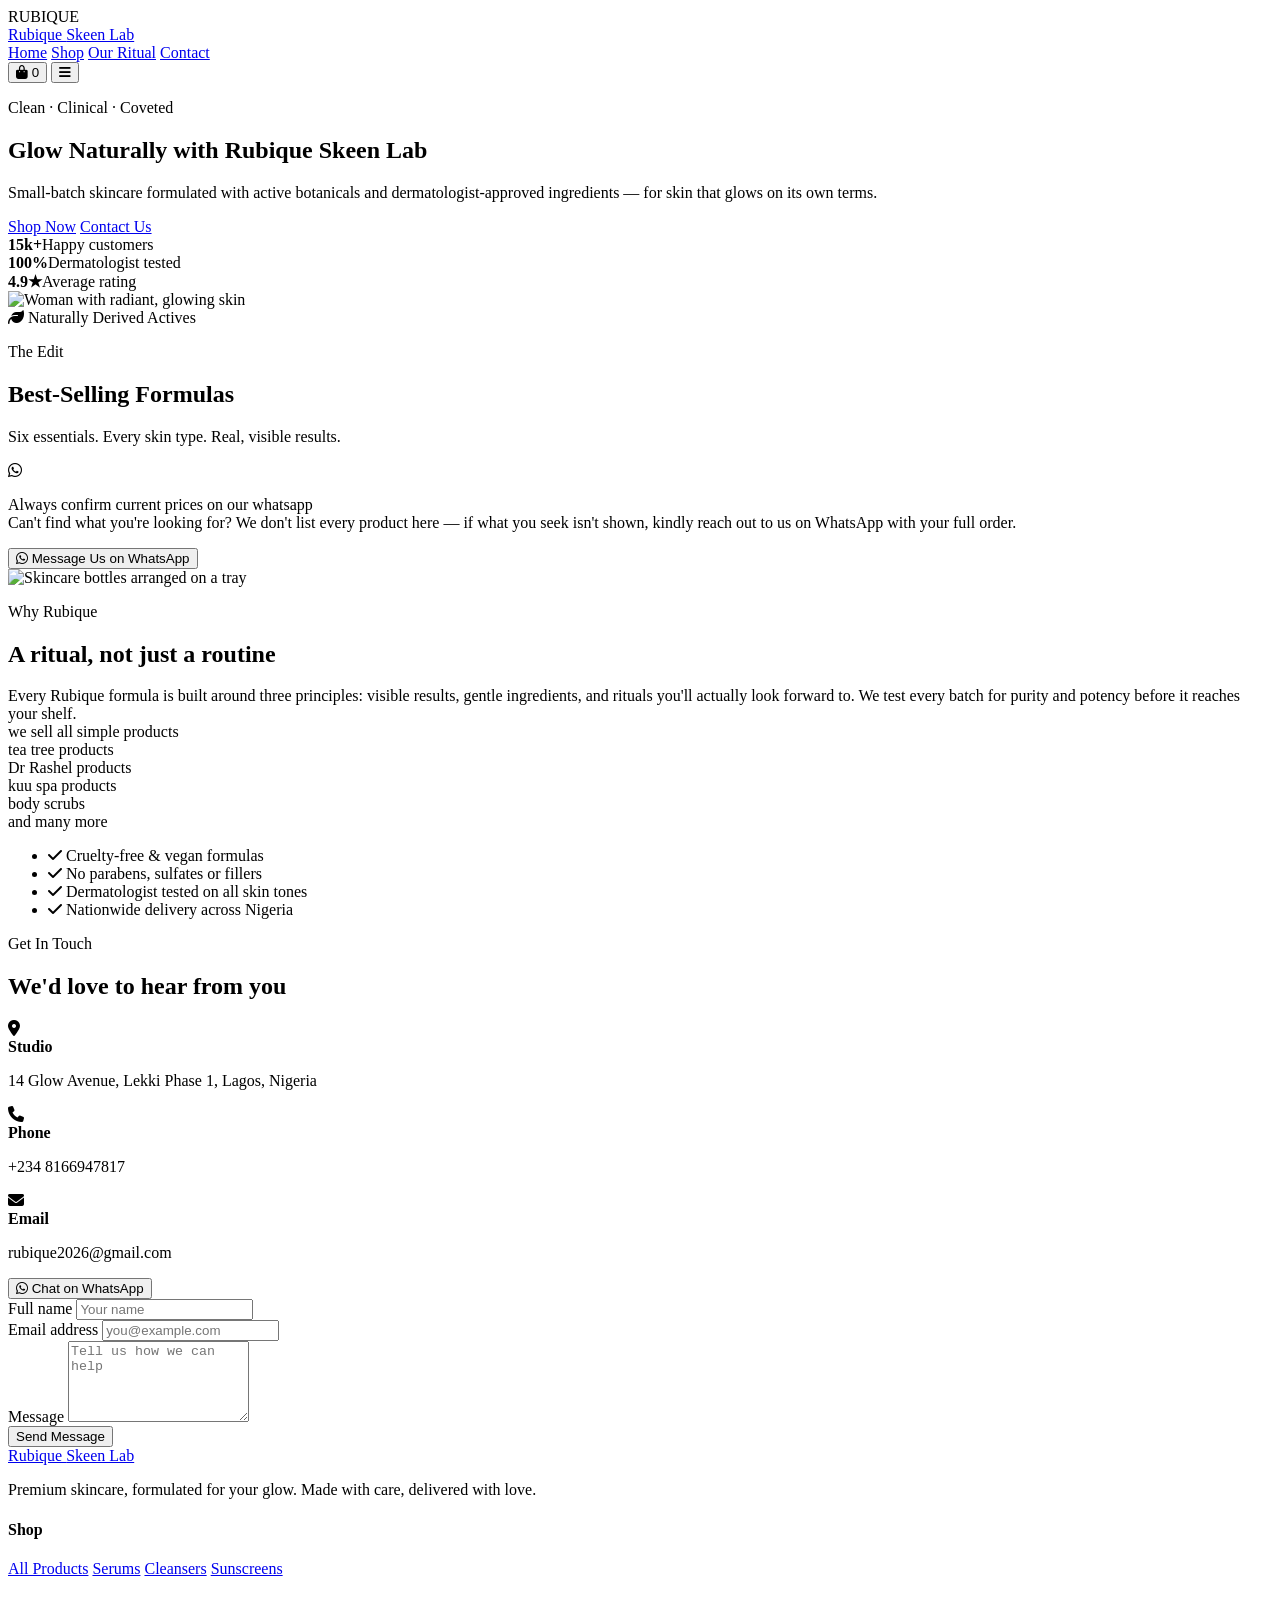
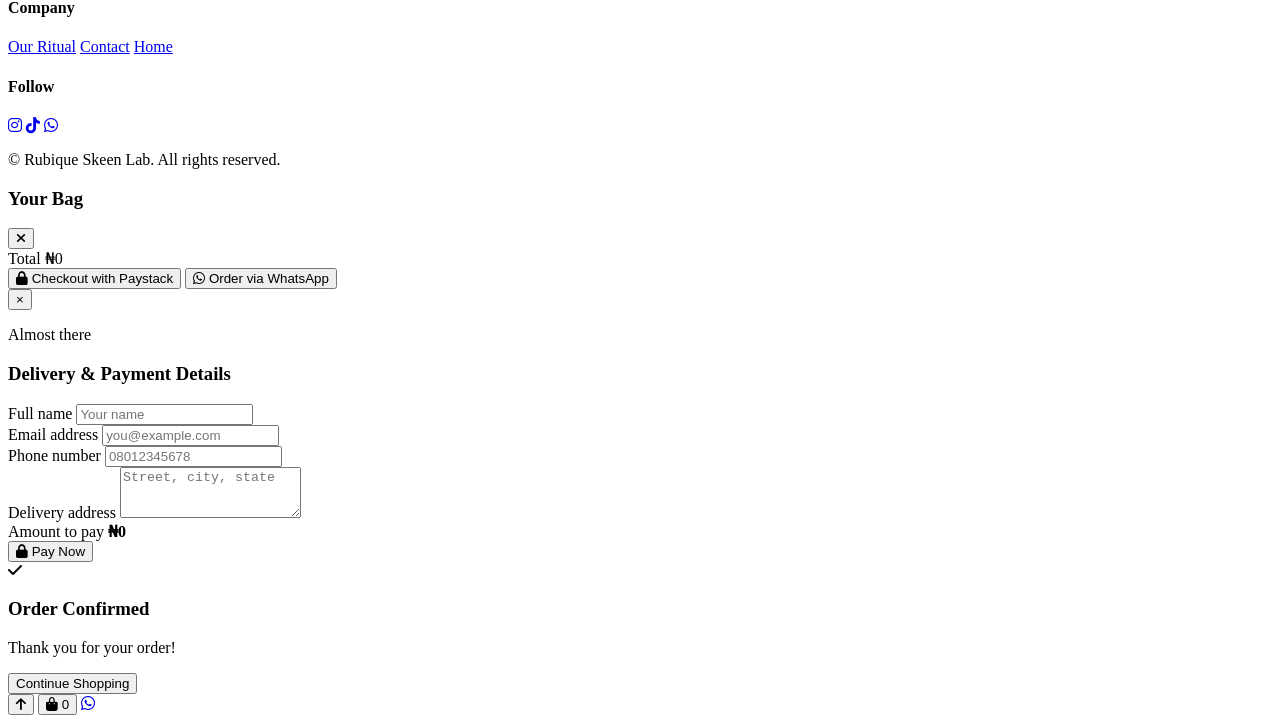
==== index.html @ e58de7b4 "Rename index (2).html to index.html" ====
<!DOCTYPE html>
<html lang="en">
<head>
<meta charset="UTF-8">
<meta name="viewport" content="width=device-width, initial-scale=1.0">
<title>Rubique Skeen Lab | Luxury Skincare, Made to Glow</title>
<meta name="description" content="Rubique Skeen Lab — dermatologist-loved skincare formulated for radiant, healthy skin. Shop serums, cleansers, sunscreen and more.">

<link rel="preconnect" href="https://fonts.googleapis.com">
<link href="https://fonts.googleapis.com/css2?family=Playfair+Display:ital,wght@0,500;0,600;0,700;1,500&family=Jost:wght@300;400;500;600&display=swap" rel="stylesheet">
<link rel="stylesheet" href="https://cdnjs.cloudflare.com/ajax/libs/font-awesome/6.5.1/css/all.min.css">
<link rel="stylesheet" href="style.css">
</head>
<body>

<!-- Preloader -->
<div id="preloader">
  <div class="preloader-mark">RUBIQUE</div>
</div>

<!-- ===== NAVBAR ===== -->
<header class="navbar" id="navbar">
  <div class="nav-container">
    <a href="#home" class="logo">Rubique <span>Skeen Lab</span></a>

    <nav class="nav-links" id="navLinks">
      <a href="#home" class="nav-link">Home</a>
      <a href="#products" class="nav-link">Shop</a>
      <a href="#ritual" class="nav-link">Our Ritual</a>
      <a href="#contact" class="nav-link">Contact</a>
    </nav>

    <div class="nav-actions">
      <button id="cartBtn" class="icon-btn" aria-label="Open cart">
        <i class="fa-solid fa-bag-shopping"></i>
        <span class="badge" id="cartCount">0</span>
      </button>
      <button id="menuToggle" class="icon-btn menu-toggle" aria-label="Open menu">
        <i class="fa-solid fa-bars"></i>
      </button>
    </div>
  </div>
</header>

<!-- ===== HERO ===== -->
<section id="home" class="hero">
  <div class="hero-content reveal">
    <p class="eyebrow">Clean · Clinical · Coveted</p>
    <h1>Glow Naturally with <span>Rubique Skeen Lab</span></h1>
    <p class="hero-sub">Small-batch skincare formulated with active botanicals and dermatologist-approved ingredients — for skin that glows on its own terms.</p>
    <div class="hero-cta">
      <a href="#products" class="btn btn-primary">Shop Now</a>
      <a href="#contact" class="btn btn-outline">Contact Us</a>
    </div>
    <div class="hero-stats">
      <div><strong>15k+</strong><span>Happy customers</span></div>
      <div><strong>100%</strong><span>Dermatologist tested</span></div>
      <div><strong>4.9★</strong><span>Average rating</span></div>
    </div>
  </div>
  <div class="hero-image reveal">
    <img src="https://images.unsplash.com/photo-1556228720-195a672e8a03?auto=format&fit=crop&w=900&q=80" alt="Woman with radiant, glowing skin">
    <div class="hero-badge">
      <i class="fa-solid fa-leaf"></i>
      <span>Naturally Derived Actives</span>
    </div>
  </div>
</section>

<!-- ===== PRODUCTS ===== -->
<section id="products" class="products-section">
  <div class="section-header reveal">
    <p class="eyebrow">The Edit</p>
    <h2>Best-Selling Formulas</h2>
    <p class="section-sub">Six essentials. Every skin type. Real, visible results.</p>
  </div>

  <div class="product-grid" id="productGrid"><!-- injected by JS --></div>

  <div class="custom-order-note reveal">
    <i class="fa-brands fa-whatsapp"></i>
    <p>Always confirm current prices on our whatsapp <br>Can't find what you're looking for? We don't list every product here — if what you seek isn't shown, kindly reach out to us on WhatsApp with your full order.</p>
    <button id="customOrderBtn" class="btn btn-whatsapp">
      <i class="fa-brands fa-whatsapp"></i> Message Us on WhatsApp
    </button>
  </div>
</section>

<!-- ===== RITUAL / ABOUT ===== -->
<section id="ritual" class="ritual-section reveal">
  <div class="ritual-image">
    <img src="https://images.unsplash.com/photo-1571781926291-c477ebfd024b?auto=format&fit=crop&w=800&q=80" alt="Skincare bottles arranged on a tray">
  </div>
  <div class="ritual-content">
    <p class="eyebrow">Why Rubique</p>
    <h2>A ritual, not just a routine</h2>
    <p>Every Rubique formula is built around three principles: visible results, gentle ingredients, and rituals you'll actually look forward to. We test every batch for purity and potency before it reaches your shelf.<br>we sell all simple products<br>tea tree products<br>Dr Rashel products<br>kuu spa products<br>body scrubs<br>and many more</p>
    <ul class="ritual-list">
      <li><i class="fa-solid fa-check"></i> Cruelty-free &amp; vegan formulas</li>
      <li><i class="fa-solid fa-check"></i> No parabens, sulfates or fillers</li>
      <li><i class="fa-solid fa-check"></i> Dermatologist tested on all skin tones</li>
      <li><i class="fa-solid fa-check"></i> Nationwide delivery across Nigeria</li>
    </ul>
  </div>
</section>

<!-- ===== CONTACT ===== -->
<section id="contact" class="contact-section">
  <div class="section-header reveal">
    <p class="eyebrow">Get In Touch</p>
    <h2>We'd love to hear from you</h2>
  </div>

  <div class="contact-wrap reveal">
    <div class="contact-info">
      <div class="info-item">
        <i class="fa-solid fa-location-dot"></i>
        <div>
          <strong>Studio</strong>
          <p>14 Glow Avenue, Lekki Phase 1, Lagos, Nigeria</p>
        </div>
      </div>
      <div class="info-item">
        <i class="fa-solid fa-phone"></i>
        <div>
          <strong>Phone</strong>
          <p>+234 8166947817</p>
        </div>
      </div>
      <div class="info-item">
        <i class="fa-solid fa-envelope"></i>
        <div>
          <strong>Email</strong>
          <p>rubique2026@gmail.com</p>
        </div>
      </div>
      <button id="contactWhatsappBtn" class="btn btn-whatsapp">
        <i class="fa-brands fa-whatsapp"></i> Chat on WhatsApp
      </button>
    </div>

    <form id="contactForm" class="contact-form" novalidate>
      <div class="form-group">
        <label for="cName">Full name</label>
        <input type="text" id="cName" name="cName" placeholder="Your name">
        <span class="error-msg" id="cNameError"></span>
      </div>
      <div class="form-group">
        <label for="cEmail">Email address</label>
        <input type="email" id="cEmail" name="cEmail" placeholder="you@example.com">
        <span class="error-msg" id="cEmailError"></span>
      </div>
      <div class="form-group">
        <label for="cMessage">Message</label>
        <textarea id="cMessage" name="cMessage" rows="5" placeholder="Tell us how we can help"></textarea>
        <span class="error-msg" id="cMessageError"></span>
      </div>
      <button type="submit" class="btn btn-primary full">Send Message</button>
    </form>
  </div>
</section>

<!-- ===== FOOTER ===== -->
<footer class="footer">
  <div class="footer-top">
    <div class="footer-brand">
      <a href="#home" class="logo">Rubique <span>Skeen Lab</span></a>
      <p>Premium skincare, formulated for your glow. Made with care, delivered with love.</p>
    </div>
    <div class="footer-links">
      <h4>Shop</h4>
      <a href="#products">All Products</a>
      <a href="#products">Serums</a>
      <a href="#products">Cleansers</a>
      <a href="#products">Sunscreens</a>
    </div>
    <div class="footer-links">
      <h4>Company</h4>
      <a href="#ritual">Our Ritual</a>
      <a href="#contact">Contact</a>
      <a href="#home">Home</a>
    </div>
    <div class="footer-social">
      <h4>Follow</h4>
      <div class="social-icons">
        <a href="#" aria-label="Instagram"><i class="fa-brands fa-instagram"></i></a>
        <a href="#" aria-label="TikTok"><i class="fa-brands fa-tiktok"></i></a>
        <a href="#" aria-label="WhatsApp"><i class="fa-brands fa-whatsapp"></i></a>
      </div>
    </div>
  </div>
  <div class="footer-bottom">
    <p>&copy; <span id="year"></span> Rubique Skeen Lab. All rights reserved.</p>
  </div>
</footer>

<!-- ===== CART SIDEBAR ===== -->
<div id="cartOverlay" class="overlay"></div>
<aside id="cartSidebar" class="cart-sidebar" aria-label="Shopping cart">
  <div class="cart-header">
    <h3>Your Bag</h3>
    <button id="closeCart" class="icon-btn" aria-label="Close cart"><i class="fa-solid fa-xmark"></i></button>
  </div>

  <div id="cartItems" class="cart-items"><!-- injected by JS --></div>

  <div class="cart-footer">
    <div class="cart-total-row">
      <span>Total</span>
      <span id="cartTotal">₦0</span>
    </div>
    <button id="checkoutBtn" class="btn btn-primary full">
      <i class="fa-solid fa-lock"></i> Checkout with Paystack
    </button>
    <button id="whatsappOrderBtn" class="btn btn-whatsapp full">
      <i class="fa-brands fa-whatsapp"></i> Order via WhatsApp
    </button>
  </div>
</aside>

<!-- ===== CHECKOUT MODAL ===== -->
<div id="checkoutModal" class="modal-overlay">
  <div class="modal">
    <button class="modal-close" id="closeCheckoutModal" aria-label="Close">&times;</button>
    <p class="eyebrow">Almost there</p>
    <h3>Delivery &amp; Payment Details</h3>
    <form id="checkoutForm" novalidate>
      <div class="form-group">
        <label for="chkName">Full name</label>
        <input type="text" id="chkName" placeholder="Your name">
        <span class="error-msg" id="chkNameError"></span>
      </div>
      <div class="form-group">
        <label for="chkEmail">Email address</label>
        <input type="email" id="chkEmail" placeholder="you@example.com">
        <span class="error-msg" id="chkEmailError"></span>
      </div>
      <div class="form-group">
        <label for="chkPhone">Phone number</label>
        <input type="tel" id="chkPhone" placeholder="08012345678">
        <span class="error-msg" id="chkPhoneError"></span>
      </div>
      <div class="form-group">
        <label for="chkAddress">Delivery address</label>
        <textarea id="chkAddress" rows="3" placeholder="Street, city, state"></textarea>
        <span class="error-msg" id="chkAddressError"></span>
      </div>
      <div class="modal-total-row">
        <span>Amount to pay</span>
        <strong id="modalTotal">₦0</strong>
      </div>
      <button type="submit" class="btn btn-primary full" id="payNowBtn">
        <i class="fa-solid fa-lock"></i> Pay Now
      </button>
    </form>
  </div>
</div>

<!-- ===== SUCCESS MODAL ===== -->
<div id="successModal" class="modal-overlay">
  <div class="modal success-modal">
    <div class="success-icon"><i class="fa-solid fa-check"></i></div>
    <h3>Order Confirmed</h3>
    <p id="successMessage">Thank you for your order!</p>
    <button id="closeSuccessModal" class="btn btn-primary">Continue Shopping</button>
  </div>
</div>

<!-- ===== TOAST ===== -->
<div id="toast" class="toast"></div>

<!-- ===== FLOATING BUTTONS ===== -->
<div class="float-stack">
  <button id="scrollTopBtn" class="float-btn scroll-top-btn" aria-label="Scroll to top">
    <i class="fa-solid fa-arrow-up"></i>
  </button>
  <button id="cartFloat" class="float-btn cart-float-btn" aria-label="Open cart">
    <i class="fa-solid fa-bag-shopping"></i>
    <span class="badge" id="cartFloatCount">0</span>
  </button>
  <a id="whatsappFloat" class="float-btn whatsapp-float-btn" aria-label="Chat on WhatsApp" href="#" target="_blank" rel="noopener">
    <i class="fa-brands fa-whatsapp"></i>
  </a>
</div>

<script src="https://js.paystack.co/v1/inline.js"></script>
<script src="script.js"></script>
</body>
</html>
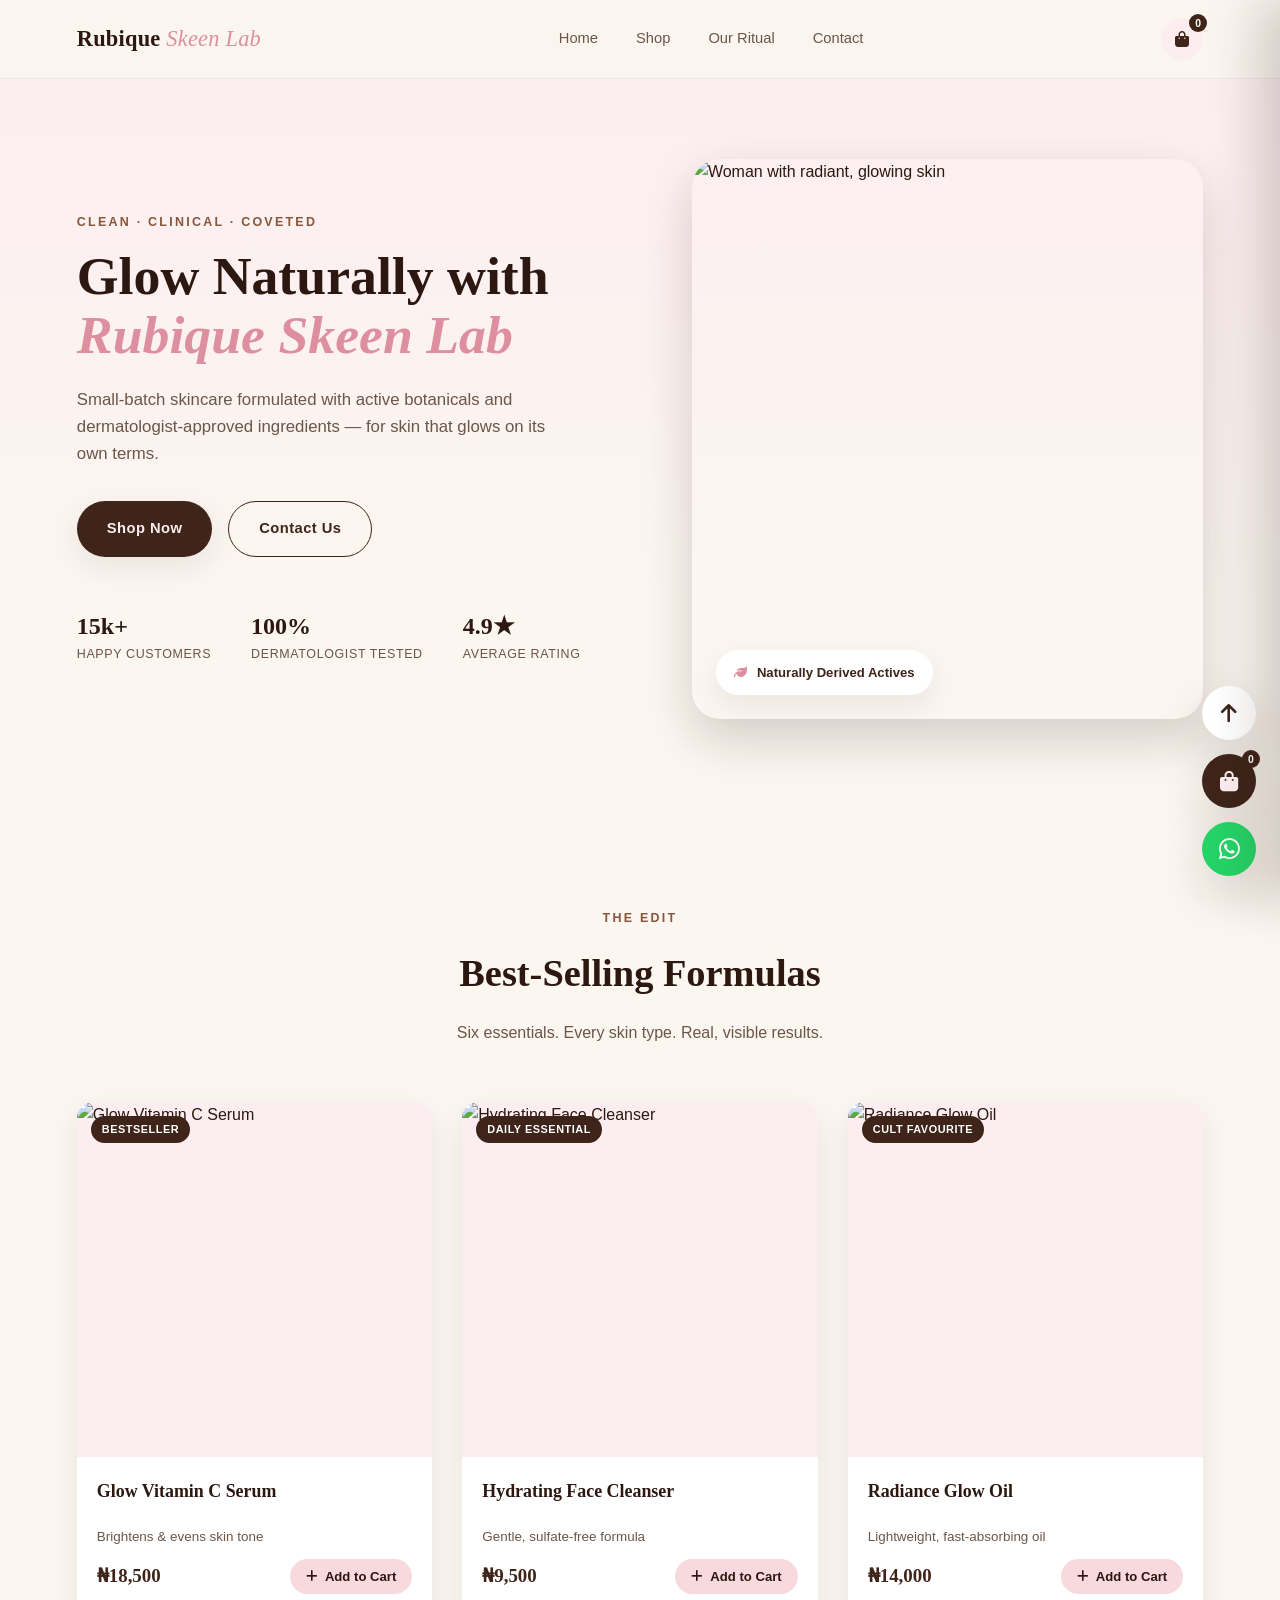
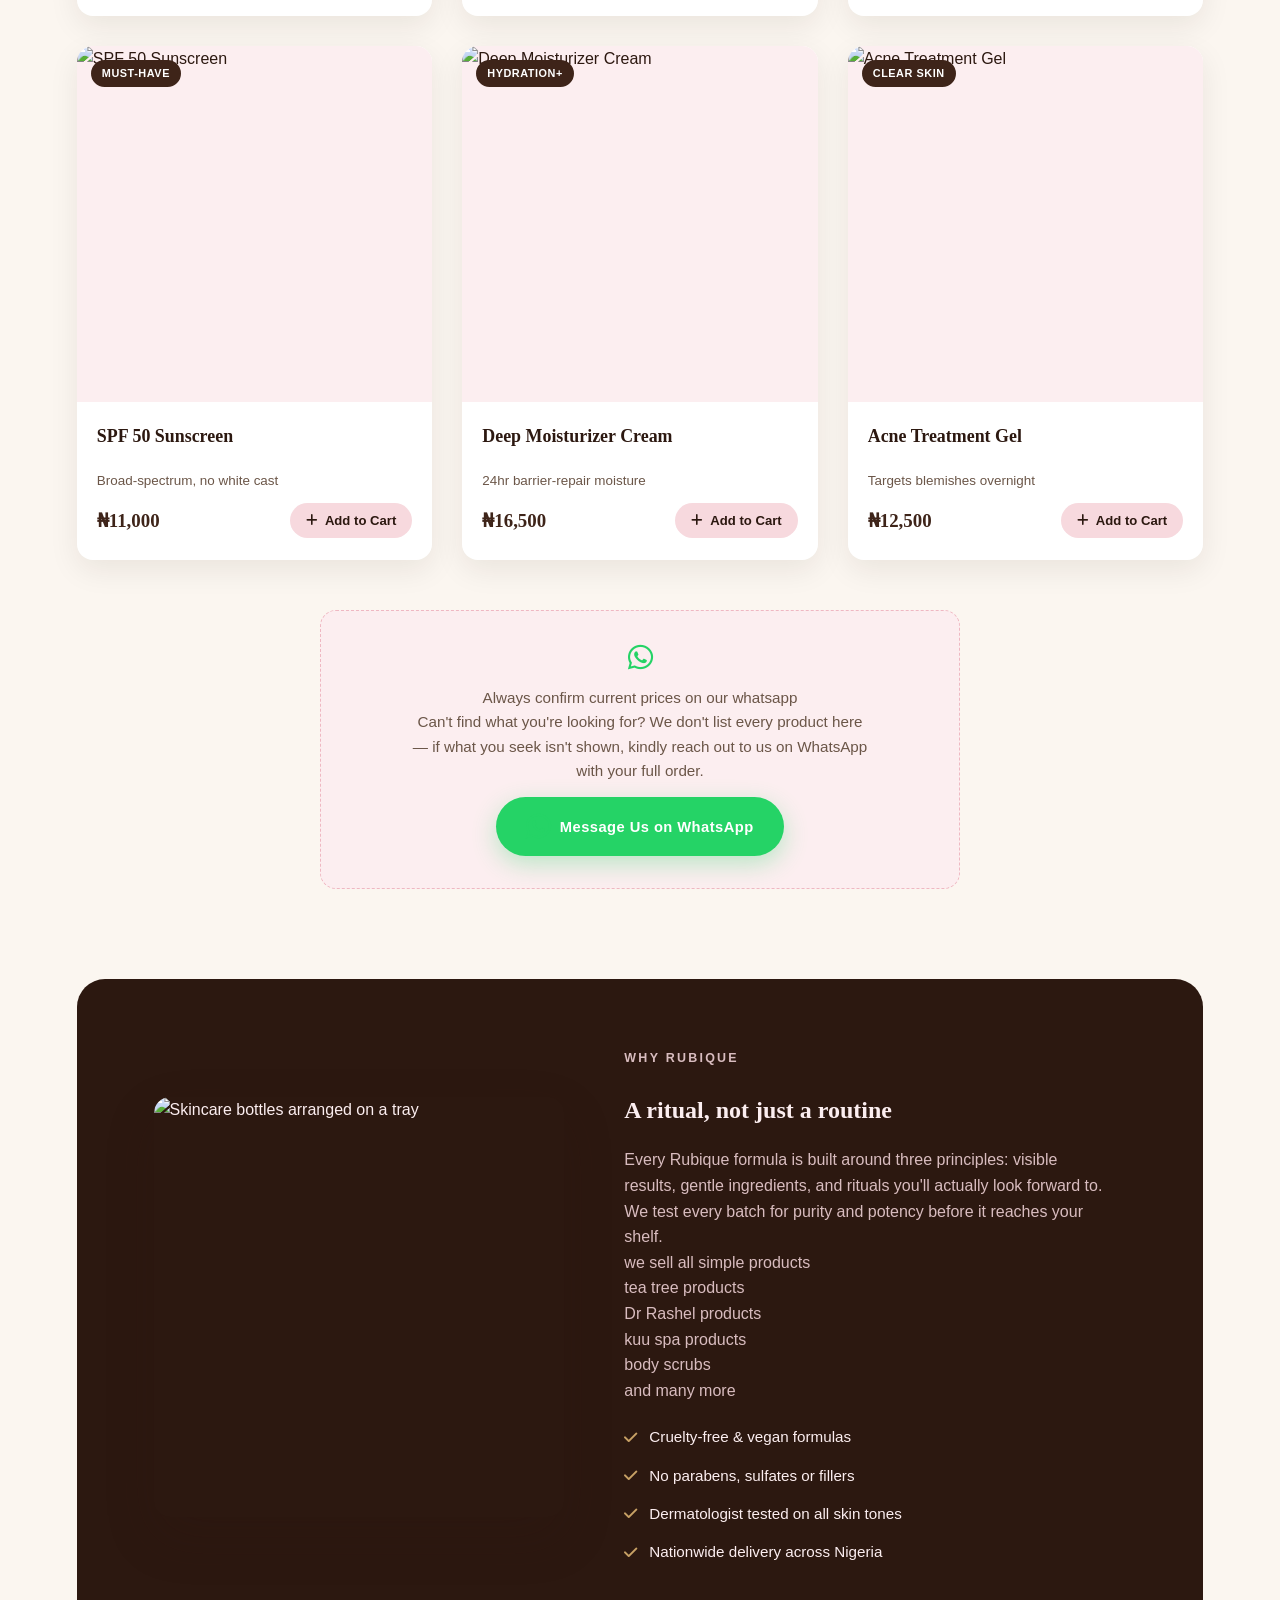
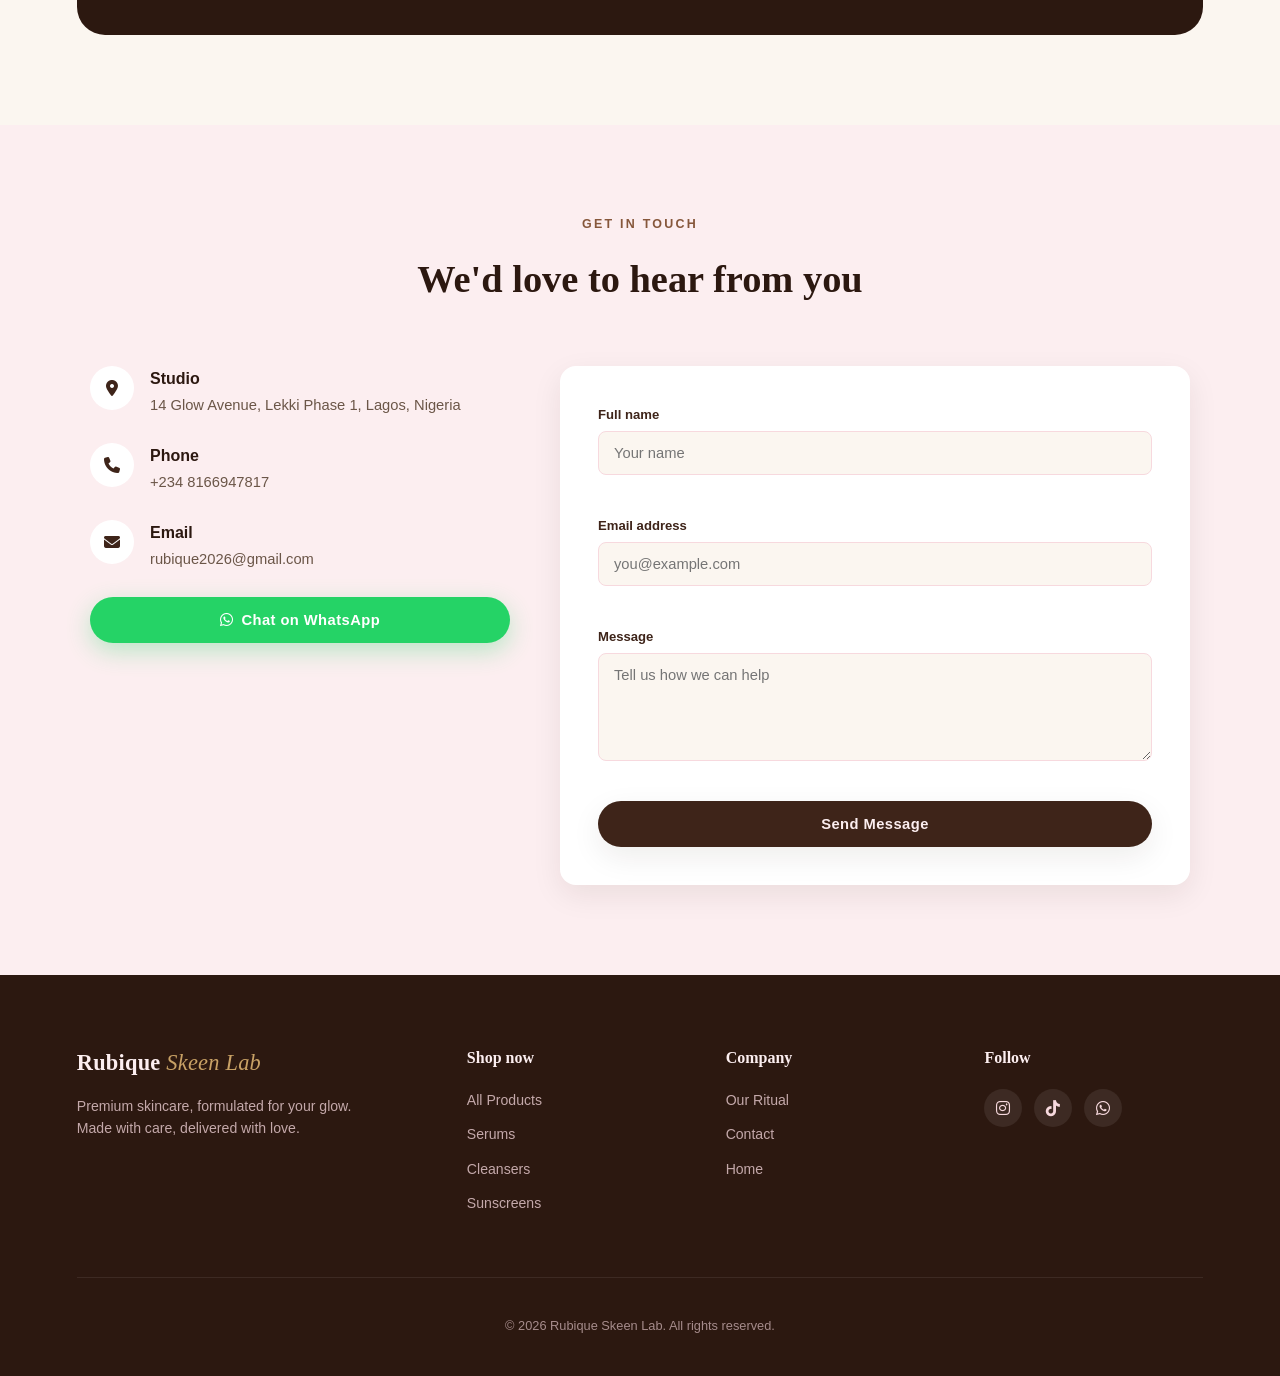
==== commit 7b7b9c1d: "Update index.html" ====
--- a/index.html
+++ b/index.html
@@ -168,7 +168,7 @@
       <p>Premium skincare, formulated for your glow. Made with care, delivered with love.</p>
     </div>
     <div class="footer-links">
-      <h4>Shop</h4>
+      <h4>Shop now</h4>
       <a href="#products">All Products</a>
       <a href="#products">Serums</a>
       <a href="#products">Cleansers</a>
@@ -198,7 +198,7 @@
 <div id="cartOverlay" class="overlay"></div>
 <aside id="cartSidebar" class="cart-sidebar" aria-label="Shopping cart">
   <div class="cart-header">
-    <h3>Your Bag</h3>
+    <h3>Fill your Bag</h3>
     <button id="closeCart" class="icon-btn" aria-label="Close cart"><i class="fa-solid fa-xmark"></i></button>
   </div>
 
--- a/style.css
+++ b/style.css
@@ -0,0 +1,493 @@
+/* ==========================================================================
+   Rubique Skin Lab — Stylesheet
+   Theme: chocolate brown + soft pink, luxury skincare aesthetic
+   ========================================================================== */
+
+:root{
+  --brown-900:#2C1810;
+  --brown-800:#3E2419;
+  --brown-700:#5A3825;
+  --brown-500:#86573B;
+  --brown-300:#B8896A;
+  --pink-100:#FCEEF0;
+  --pink-200:#F7D9DE;
+  --pink-300:#EFB8C2;
+  --pink-500:#DD8FA0;
+  --gold:#C8A165;
+  --cream:#FBF6F0;
+  --white:#FFFFFF;
+  --ink:#2C1810;
+  --ink-soft:#6B5648;
+  --radius-sm:8px;
+  --radius-md:16px;
+  --radius-lg:28px;
+  --shadow-soft:0 10px 30px rgba(44,24,16,0.08);
+  --shadow-strong:0 20px 50px rgba(44,24,16,0.18);
+  --font-display:'Playfair Display', serif;
+  --font-body:'Jost', sans-serif;
+  --ease:cubic-bezier(.22,1,.36,1);
+}
+
+*,*::before,*::after{ box-sizing:border-box; }
+html{ scroll-behavior:smooth; }
+body{
+  margin:0;
+  font-family:var(--font-body);
+  color:var(--ink);
+  background:var(--cream);
+  line-height:1.6;
+  -webkit-font-smoothing:antialiased;
+  overflow-x:hidden;
+}
+img{ max-width:100%; display:block; }
+a{ text-decoration:none; color:inherit; }
+ul{ list-style:none; margin:0; padding:0; }
+button{ font-family:inherit; cursor:pointer; border:none; background:none; }
+h1,h2,h3,h4{ font-family:var(--font-display); color:var(--brown-900); margin:0; font-weight:600; }
+section{ padding:90px 6vw; }
+.eyebrow{
+  font-family:var(--font-body);
+  letter-spacing:.18em;
+  text-transform:uppercase;
+  font-size:.78rem;
+  color:var(--brown-500);
+  font-weight:600;
+  margin:0 0 14px;
+}
+
+/* ---------- Reveal animation ---------- */
+.reveal{ opacity:0; transform:translateY(28px); transition:opacity .8s var(--ease), transform .8s var(--ease); }
+.reveal.visible{ opacity:1; transform:translateY(0); }
+
+/* ---------- Preloader ---------- */
+#preloader{
+  position:fixed; inset:0; z-index:9999;
+  background:var(--brown-900);
+  display:flex; align-items:center; justify-content:center;
+  transition:opacity .6s ease, visibility .6s ease;
+}
+#preloader.hidden{ opacity:0; visibility:hidden; }
+.preloader-mark{
+  font-family:var(--font-display);
+  color:var(--pink-200);
+  font-size:2.4rem;
+  letter-spacing:.3em;
+  animation:pulseMark 1.4s ease-in-out infinite;
+}
+@keyframes pulseMark{
+  0%,100%{ opacity:.5; transform:scale(.96); }
+  50%{ opacity:1; transform:scale(1.02); }
+}
+
+/* ---------- Buttons ---------- */
+.btn{
+  display:inline-flex; align-items:center; justify-content:center; gap:8px;
+  padding:15px 30px;
+  border-radius:999px;
+  font-size:.92rem;
+  font-weight:600;
+  letter-spacing:.03em;
+  transition:transform .3s var(--ease), box-shadow .3s var(--ease), background .3s ease;
+  white-space:nowrap;
+}
+.btn-primary{
+  background:var(--brown-800);
+  color:var(--pink-100);
+  box-shadow:var(--shadow-soft);
+}
+.btn-primary:hover{ transform:translateY(-3px); box-shadow:var(--shadow-strong); background:var(--brown-900); }
+.btn-outline{
+  background:transparent;
+  color:var(--brown-800);
+  border:1.5px solid var(--brown-800);
+}
+.btn-outline:hover{ background:var(--brown-800); color:var(--pink-100); transform:translateY(-3px); }
+.btn-whatsapp{
+  background:#25D366;
+  color:#fff;
+  box-shadow:0 8px 24px rgba(37,211,102,.3);
+}
+.btn-whatsapp:hover{ transform:translateY(-3px); background:#1ebc59; }
+.btn.full{ width:100%; }
+.btn:disabled{ opacity:.6; cursor:not-allowed; transform:none !important; }
+
+/* ---------- Navbar ---------- */
+.navbar{
+  position:sticky; top:0; z-index:500;
+  background:rgba(251,246,240,.9);
+  backdrop-filter:blur(10px);
+  border-bottom:1px solid rgba(44,24,16,.06);
+}
+.nav-container{
+  max-width:1300px; margin:0 auto;
+  display:flex; align-items:center; justify-content:space-between;
+  padding:18px 6vw;
+}
+.logo{
+  font-family:var(--font-display);
+  font-size:1.4rem;
+  font-weight:700;
+  color:var(--brown-900);
+  letter-spacing:.01em;
+}
+.logo span{ color:var(--pink-500); font-style:italic; font-weight:500; }
+.nav-links{ display:flex; gap:38px; }
+.nav-link{
+  font-size:.92rem; font-weight:500; color:var(--ink-soft);
+  position:relative; padding:4px 0;
+  transition:color .25s ease;
+}
+.nav-link::after{
+  content:''; position:absolute; left:0; bottom:-2px; width:0; height:1.5px;
+  background:var(--pink-500); transition:width .3s var(--ease);
+}
+.nav-link:hover{ color:var(--brown-900); }
+.nav-link:hover::after{ width:100%; }
+.nav-actions{ display:flex; align-items:center; gap:10px; }
+.icon-btn{
+  position:relative; width:42px; height:42px; border-radius:50%;
+  display:flex; align-items:center; justify-content:center;
+  background:var(--pink-100); color:var(--brown-800);
+  font-size:1rem;
+  transition:background .25s ease, transform .25s ease;
+}
+.icon-btn:hover{ background:var(--pink-200); transform:translateY(-2px); }
+.badge{
+  position:absolute; top:-4px; right:-4px;
+  background:var(--brown-800); color:#fff;
+  font-size:.65rem; font-weight:700;
+  min-width:18px; height:18px; border-radius:50%;
+  display:flex; align-items:center; justify-content:center;
+  padding:0 3px;
+}
+.menu-toggle{ display:none; }
+
+/* ---------- Hero ---------- */
+.hero{
+  display:grid; grid-template-columns:1.05fr .95fr; gap:50px;
+  align-items:center;
+  padding:80px 6vw 100px;
+  background:linear-gradient(180deg, var(--pink-100) 0%, var(--cream) 70%);
+}
+.hero-content h1{
+  font-size:clamp(2.3rem, 4.2vw, 3.6rem);
+  line-height:1.1;
+  margin-bottom:22px;
+}
+.hero-content h1 span{ color:var(--pink-500); font-style:italic; }
+.hero-sub{
+  color:var(--ink-soft); font-size:1.05rem; max-width:480px; margin-bottom:34px;
+}
+.hero-cta{ display:flex; gap:16px; flex-wrap:wrap; margin-bottom:50px; }
+.hero-stats{ display:flex; gap:40px; }
+.hero-stats div{ display:flex; flex-direction:column; }
+.hero-stats strong{ font-family:var(--font-display); font-size:1.5rem; color:var(--brown-900); }
+.hero-stats span{ font-size:.78rem; color:var(--ink-soft); text-transform:uppercase; letter-spacing:.05em; }
+
+.hero-image{ position:relative; }
+.hero-image img{
+  border-radius:var(--radius-lg);
+  width:100%; height:560px; object-fit:cover;
+  box-shadow:var(--shadow-strong);
+}
+.hero-badge{
+  position:absolute; bottom:24px; left:24px;
+  background:var(--white); padding:12px 18px;
+  border-radius:999px; box-shadow:var(--shadow-soft);
+  display:flex; align-items:center; gap:10px;
+  font-size:.82rem; font-weight:600; color:var(--brown-800);
+}
+.hero-badge i{ color:var(--pink-500); }
+
+/* ---------- Section header ---------- */
+.section-header{ text-align:center; max-width:600px; margin:0 auto 56px; }
+.section-header h2{ font-size:clamp(1.8rem,3vw,2.6rem); margin-bottom:14px; }
+.section-sub{ color:var(--ink-soft); }
+
+/* ---------- Products ---------- */
+.products-section{ background:var(--cream); }
+.product-grid{
+  display:grid;
+  grid-template-columns:repeat(auto-fill, minmax(260px,1fr));
+  gap:30px;
+  max-width:1300px; margin:0 auto;
+}
+.product-card{
+  background:var(--white);
+  border-radius:var(--radius-md);
+  overflow:hidden;
+  box-shadow:var(--shadow-soft);
+  transition:transform .45s var(--ease), box-shadow .45s var(--ease);
+  display:flex; flex-direction:column;
+  opacity:0; transform:translateY(24px);
+  animation:cardIn .6s var(--ease) forwards;
+}
+@keyframes cardIn{ to{ opacity:1; transform:translateY(0); } }
+.product-card:hover{ transform:translateY(-8px); box-shadow:var(--shadow-strong); }
+.product-img{
+  position:relative; overflow:hidden; aspect-ratio:1/1; background:var(--pink-100);
+}
+.product-img img{
+  width:100%; height:100%; object-fit:cover;
+  transition:transform .6s var(--ease);
+}
+.product-card:hover .product-img img{ transform:scale(1.08); }
+.product-tag{
+  position:absolute; top:14px; left:14px;
+  background:var(--brown-800); color:#fff;
+  font-size:.68rem; font-weight:600; letter-spacing:.05em;
+  padding:5px 11px; border-radius:999px; text-transform:uppercase;
+}
+.product-body{ padding:20px 20px 22px; display:flex; flex-direction:column; gap:6px; flex:1; }
+.product-name{ font-family:var(--font-display); font-size:1.12rem; color:var(--brown-900); }
+.product-desc{ font-size:.84rem; color:var(--ink-soft); margin-bottom:6px; }
+.product-bottom{ margin-top:auto; display:flex; align-items:center; justify-content:space-between; gap:10px; }
+.product-price{ font-family:var(--font-display); font-size:1.18rem; font-weight:700; color:var(--brown-800); }
+.add-cart-btn{
+  display:flex; align-items:center; gap:7px;
+  background:var(--pink-200); color:var(--brown-900);
+  padding:10px 16px; border-radius:999px; font-size:.82rem; font-weight:600;
+  transition:background .25s ease, transform .25s ease;
+}
+.add-cart-btn:hover{ background:var(--brown-800); color:#fff; transform:translateY(-2px); }
+.add-cart-btn.added{ background:#3FAE5A; color:#fff; }
+
+/* ---------- Custom order note ---------- */
+.custom-order-note{
+  max-width:640px; margin:50px auto 0;
+  background:var(--pink-100);
+  border:1.5px dashed var(--pink-300);
+  border-radius:var(--radius-md);
+  padding:32px;
+  text-align:center;
+  display:flex; flex-direction:column; align-items:center; gap:14px;
+}
+.custom-order-note i{ font-size:1.8rem; color:#25D366; }
+.custom-order-note p{ color:var(--ink-soft); font-size:.95rem; max-width:460px; margin:0; }
+
+/* ---------- Ritual section ---------- */
+.ritual-section{
+  display:grid; grid-template-columns:.9fr 1.1fr; gap:60px; align-items:center;
+  background:var(--brown-900);
+  border-radius:var(--radius-lg);
+  margin:0 6vw 90px;
+  padding:70px 6vw;
+  color:var(--pink-100);
+}
+.ritual-image img{ border-radius:var(--radius-md); height:420px; width:100%; object-fit:cover; box-shadow:var(--shadow-strong); }
+.ritual-content h2{ color:var(--pink-100); margin-bottom:18px; }
+.ritual-content p{ color:var(--pink-200); opacity:.85; max-width:480px; margin-bottom:22px; }
+.ritual-list{ display:flex; flex-direction:column; gap:14px; }
+.ritual-list li{ display:flex; align-items:center; gap:12px; font-size:.95rem; color:var(--pink-100); }
+.ritual-list i{ color:var(--gold); }
+
+/* ---------- Contact ---------- */
+.contact-section{ background:var(--pink-100); }
+.contact-wrap{
+  max-width:1100px; margin:0 auto;
+  display:grid; grid-template-columns:.8fr 1.2fr; gap:50px;
+}
+.contact-info{ display:flex; flex-direction:column; gap:26px; }
+.info-item{ display:flex; gap:16px; align-items:flex-start; }
+.info-item i{
+  width:44px; height:44px; border-radius:50%; background:var(--white);
+  display:flex; align-items:center; justify-content:center;
+  color:var(--brown-800); font-size:1rem; flex-shrink:0;
+}
+.info-item strong{ display:block; color:var(--brown-900); margin-bottom:2px; }
+.info-item p{ margin:0; color:var(--ink-soft); font-size:.92rem; }
+
+.contact-form{ background:var(--white); padding:38px; border-radius:var(--radius-md); box-shadow:var(--shadow-soft); }
+.form-group{ margin-bottom:20px; display:flex; flex-direction:column; gap:6px; }
+.form-group label{ font-size:.82rem; font-weight:600; color:var(--brown-800); }
+.form-group input, .form-group textarea{
+  border:1.5px solid var(--pink-200);
+  border-radius:var(--radius-sm);
+  padding:13px 15px;
+  font-family:inherit; font-size:.92rem;
+  background:var(--cream);
+  transition:border-color .25s ease, box-shadow .25s ease;
+  resize:vertical;
+}
+.form-group input:focus, .form-group textarea:focus{
+  outline:none; border-color:var(--pink-500); box-shadow:0 0 0 4px rgba(221,143,160,.18);
+}
+.form-group.invalid input, .form-group.invalid textarea{ border-color:#D9534F; }
+.error-msg{ font-size:.76rem; color:#D9534F; min-height:14px; }
+
+/* ---------- Footer ---------- */
+.footer{ background:var(--brown-900); color:var(--pink-200); padding:70px 6vw 0; }
+.footer-top{
+  max-width:1300px; margin:0 auto;
+  display:grid; grid-template-columns:1.6fr 1fr 1fr 1fr; gap:40px;
+  padding-bottom:50px; border-bottom:1px solid rgba(255,255,255,.08);
+}
+.footer-brand .logo{ color:var(--pink-100); }
+.footer-brand .logo span{ color:var(--gold); }
+.footer-brand p{ margin-top:14px; font-size:.88rem; opacity:.75; max-width:280px; }
+.footer-links h4, .footer-social h4{ color:var(--pink-100); font-family:var(--font-display); margin-bottom:18px; font-size:1rem; }
+.footer-links a{ display:block; font-size:.88rem; opacity:.75; margin-bottom:12px; transition:opacity .2s ease; }
+.footer-links a:hover{ opacity:1; color:var(--gold); }
+.social-icons{ display:flex; gap:12px; }
+.social-icons a{
+  width:38px; height:38px; border-radius:50%; background:rgba(255,255,255,.08);
+  display:flex; align-items:center; justify-content:center; transition:background .25s ease;
+}
+.social-icons a:hover{ background:var(--gold); color:var(--brown-900); }
+.footer-bottom{ max-width:1300px; margin:0 auto; padding:26px 0; text-align:center; font-size:.8rem; opacity:.6; }
+
+/* ---------- Cart sidebar ---------- */
+.overlay{
+  position:fixed; inset:0; background:rgba(44,24,16,.45);
+  z-index:700; opacity:0; visibility:hidden; transition:opacity .4s ease, visibility .4s ease;
+}
+.overlay.active{ opacity:1; visibility:visible; }
+.cart-sidebar{
+  position:fixed; top:0; right:0; height:100%; width:min(420px, 92vw);
+  background:var(--cream); z-index:800;
+  display:flex; flex-direction:column;
+  transform:translateX(100%);
+  transition:transform .45s var(--ease);
+  box-shadow:-20px 0 50px rgba(44,24,16,.2);
+}
+.cart-sidebar.active{ transform:translateX(0); }
+.cart-header{
+  display:flex; align-items:center; justify-content:space-between;
+  padding:24px 26px; border-bottom:1px solid var(--pink-200);
+}
+.cart-header h3{ font-size:1.3rem; }
+.cart-items{ flex:1; overflow-y:auto; padding:18px 26px; display:flex; flex-direction:column; gap:18px; }
+.cart-empty{ text-align:center; color:var(--ink-soft); margin-top:60px; }
+.cart-empty i{ font-size:2.4rem; color:var(--pink-300); margin-bottom:14px; display:block; }
+
+.cart-item{ display:flex; gap:14px; align-items:center; background:var(--white); border-radius:var(--radius-sm); padding:12px; box-shadow:var(--shadow-soft); }
+.cart-item img{ width:64px; height:64px; border-radius:10px; object-fit:cover; flex-shrink:0; }
+.cart-item-info{ flex:1; min-width:0; }
+.cart-item-name{ font-weight:600; font-size:.9rem; color:var(--brown-900); white-space:nowrap; overflow:hidden; text-overflow:ellipsis; }
+.cart-item-price{ font-size:.82rem; color:var(--ink-soft); margin-top:2px; }
+.qty-control{ display:flex; align-items:center; gap:8px; margin-top:8px; }
+.qty-control button{
+  width:24px; height:24px; border-radius:50%; background:var(--pink-200);
+  display:flex; align-items:center; justify-content:center; font-size:.8rem; font-weight:700;
+  color:var(--brown-900); transition:background .2s ease;
+}
+.qty-control button:hover{ background:var(--pink-300); }
+.qty-control span{ font-size:.88rem; font-weight:600; min-width:18px; text-align:center; }
+.cart-item-remove{ color:#D9534F; font-size:.95rem; align-self:flex-start; margin-left:6px; }
+
+.cart-footer{ padding:22px 26px 28px; border-top:1px solid var(--pink-200); display:flex; flex-direction:column; gap:12px; }
+.cart-total-row{ display:flex; justify-content:space-between; align-items:center; font-family:var(--font-display); font-size:1.2rem; font-weight:700; color:var(--brown-900); margin-bottom:6px; }
+
+/* ---------- Modals ---------- */
+.modal-overlay{
+  position:fixed; inset:0; z-index:900; background:rgba(44,24,16,.55);
+  display:flex; align-items:center; justify-content:center;
+  opacity:0; visibility:hidden; transition:opacity .35s ease, visibility .35s ease;
+  padding:20px;
+}
+.modal-overlay.active{ opacity:1; visibility:visible; }
+.modal{
+  background:var(--cream); border-radius:var(--radius-md); padding:40px;
+  width:min(460px, 100%); max-height:88vh; overflow-y:auto; position:relative;
+  transform:translateY(20px) scale(.97); transition:transform .4s var(--ease);
+  box-shadow:var(--shadow-strong);
+}
+.modal-overlay.active .modal{ transform:translateY(0) scale(1); }
+.modal-close{
+  position:absolute; top:18px; right:18px; font-size:1.4rem; color:var(--ink-soft);
+  width:34px; height:34px; border-radius:50%; display:flex; align-items:center; justify-content:center;
+  transition:background .2s ease;
+}
+.modal-close:hover{ background:var(--pink-200); }
+.modal h3{ margin-bottom:22px; font-size:1.4rem; }
+.modal-total-row{
+  display:flex; justify-content:space-between; align-items:center;
+  background:var(--pink-100); padding:14px 18px; border-radius:var(--radius-sm);
+  margin-bottom:18px; font-size:.95rem; color:var(--brown-800);
+}
+.modal-total-row strong{ font-family:var(--font-display); font-size:1.2rem; }
+
+.success-modal{ text-align:center; }
+.success-icon{
+  width:72px; height:72px; border-radius:50%; background:#E7F7EC; color:#3FAE5A;
+  display:flex; align-items:center; justify-content:center; font-size:1.8rem;
+  margin:0 auto 20px;
+  animation:popIn .5s var(--ease);
+}
+@keyframes popIn{ from{ transform:scale(0); } to{ transform:scale(1); } }
+.success-modal h3{ margin-bottom:10px; }
+.success-modal p{ color:var(--ink-soft); margin-bottom:24px; font-size:.92rem; white-space:pre-line; }
+
+/* ---------- Toast ---------- */
+.toast{
+  position:fixed; bottom:30px; left:50%; transform:translateX(-50%) translateY(20px);
+  background:var(--brown-900); color:var(--pink-100);
+  padding:14px 26px; border-radius:999px; font-size:.88rem; font-weight:500;
+  z-index:1000; opacity:0; visibility:hidden;
+  transition:opacity .35s ease, transform .35s ease, visibility .35s ease;
+  box-shadow:var(--shadow-strong);
+  display:flex; align-items:center; gap:10px;
+}
+.toast.active{ opacity:1; visibility:visible; transform:translateX(-50%) translateY(0); }
+.toast i{ color:#3FAE5A; }
+
+/* ---------- Floating buttons ---------- */
+.float-stack{
+  position:fixed; right:24px; bottom:24px; z-index:600;
+  display:flex; flex-direction:column; gap:14px; align-items:center;
+}
+.float-btn{
+  width:54px; height:54px; border-radius:50%;
+  display:flex; align-items:center; justify-content:center;
+  font-size:1.3rem; box-shadow:var(--shadow-strong);
+  transition:transform .3s var(--ease), opacity .3s ease;
+  position:relative;
+}
+.float-btn:hover{ transform:translateY(-4px) scale(1.05); }
+.scroll-top-btn{ background:var(--white); color:var(--brown-800); opacity:0; pointer-events:none; }
+.scroll-top-btn.visible{ opacity:1; pointer-events:auto; }
+.cart-float-btn{ background:var(--brown-800); color:var(--pink-100); }
+.whatsapp-float-btn{ background:#25D366; color:#fff; font-size:1.5rem; }
+
+/* ---------- Responsive ---------- */
+@media (max-width: 980px){
+  .hero{ grid-template-columns:1fr; padding-top:50px; }
+  .hero-image img{ height:380px; }
+  .ritual-section{ grid-template-columns:1fr; }
+  .ritual-image img{ height:300px; }
+  .contact-wrap{ grid-template-columns:1fr; }
+  .footer-top{ grid-template-columns:1fr 1fr; }
+}
+
+@media (max-width: 720px){
+  section{ padding:60px 5vw; }
+  .nav-links{
+    position:fixed; top:74px; left:0; right:0;
+    background:var(--cream);
+    flex-direction:column; gap:0;
+    padding:10px 6vw 20px;
+    border-bottom:1px solid var(--pink-200);
+    transform:translateY(-130%);
+    transition:transform .4s var(--ease);
+    z-index:400;
+  }
+  .nav-links.active{ transform:translateY(0); }
+  .nav-link{ padding:14px 0; border-bottom:1px solid var(--pink-100); width:100%; }
+  .menu-toggle{ display:flex; }
+  .hero-cta{ flex-direction:column; }
+  .hero-cta .btn{ width:100%; }
+  .hero-stats{ gap:24px; flex-wrap:wrap; }
+  .product-grid{ grid-template-columns:1fr 1fr; gap:16px; }
+  .footer-top{ grid-template-columns:1fr; }
+  .modal{ padding:28px 22px; }
+  .float-btn{ width:48px; height:48px; font-size:1.15rem; }
+}
+
+@media (max-width: 480px){
+  .product-grid{ grid-template-columns:1fr; }
+  .hero-content h1{ font-size:2rem; }
+}
+
+@media (prefers-reduced-motion: reduce){
+  *{ animation-duration:.01ms !important; animation-iteration-count:1 !important; transition-duration:.01ms !important; scroll-behavior:auto !important; }
+}
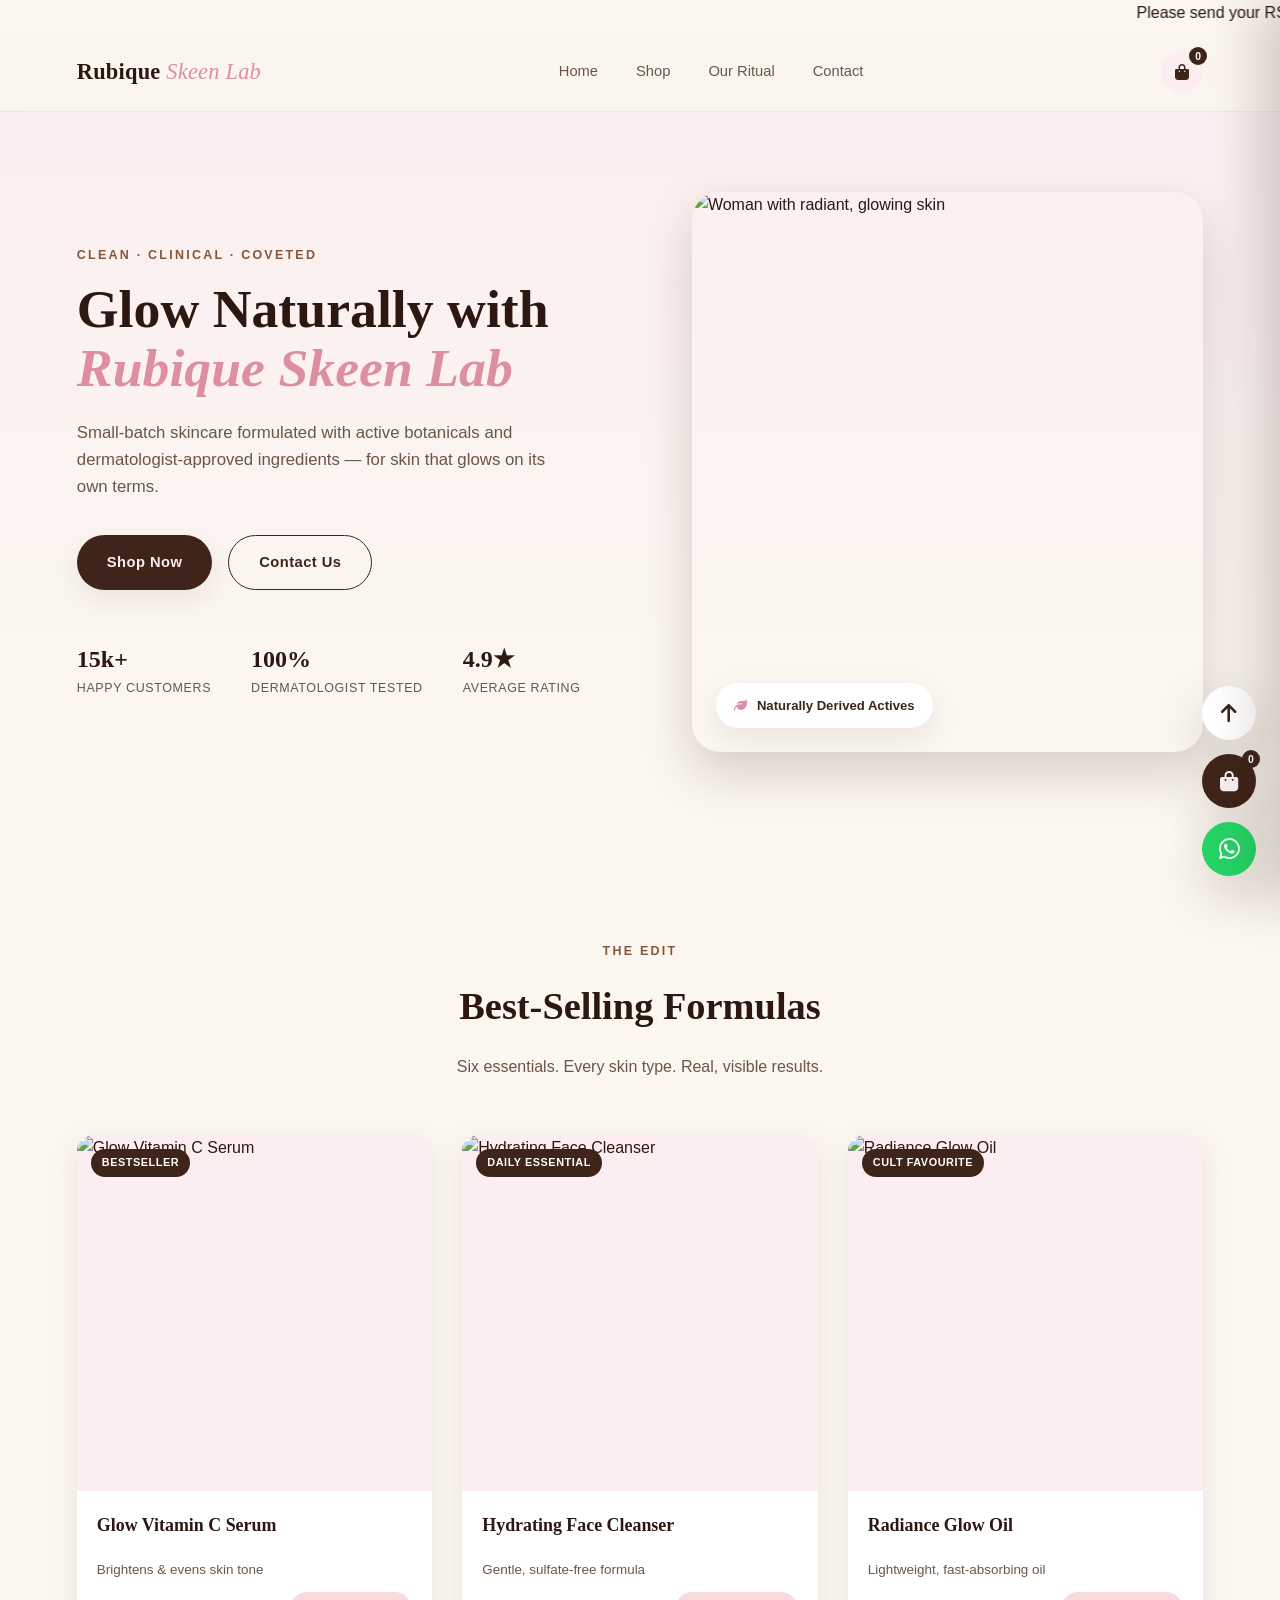
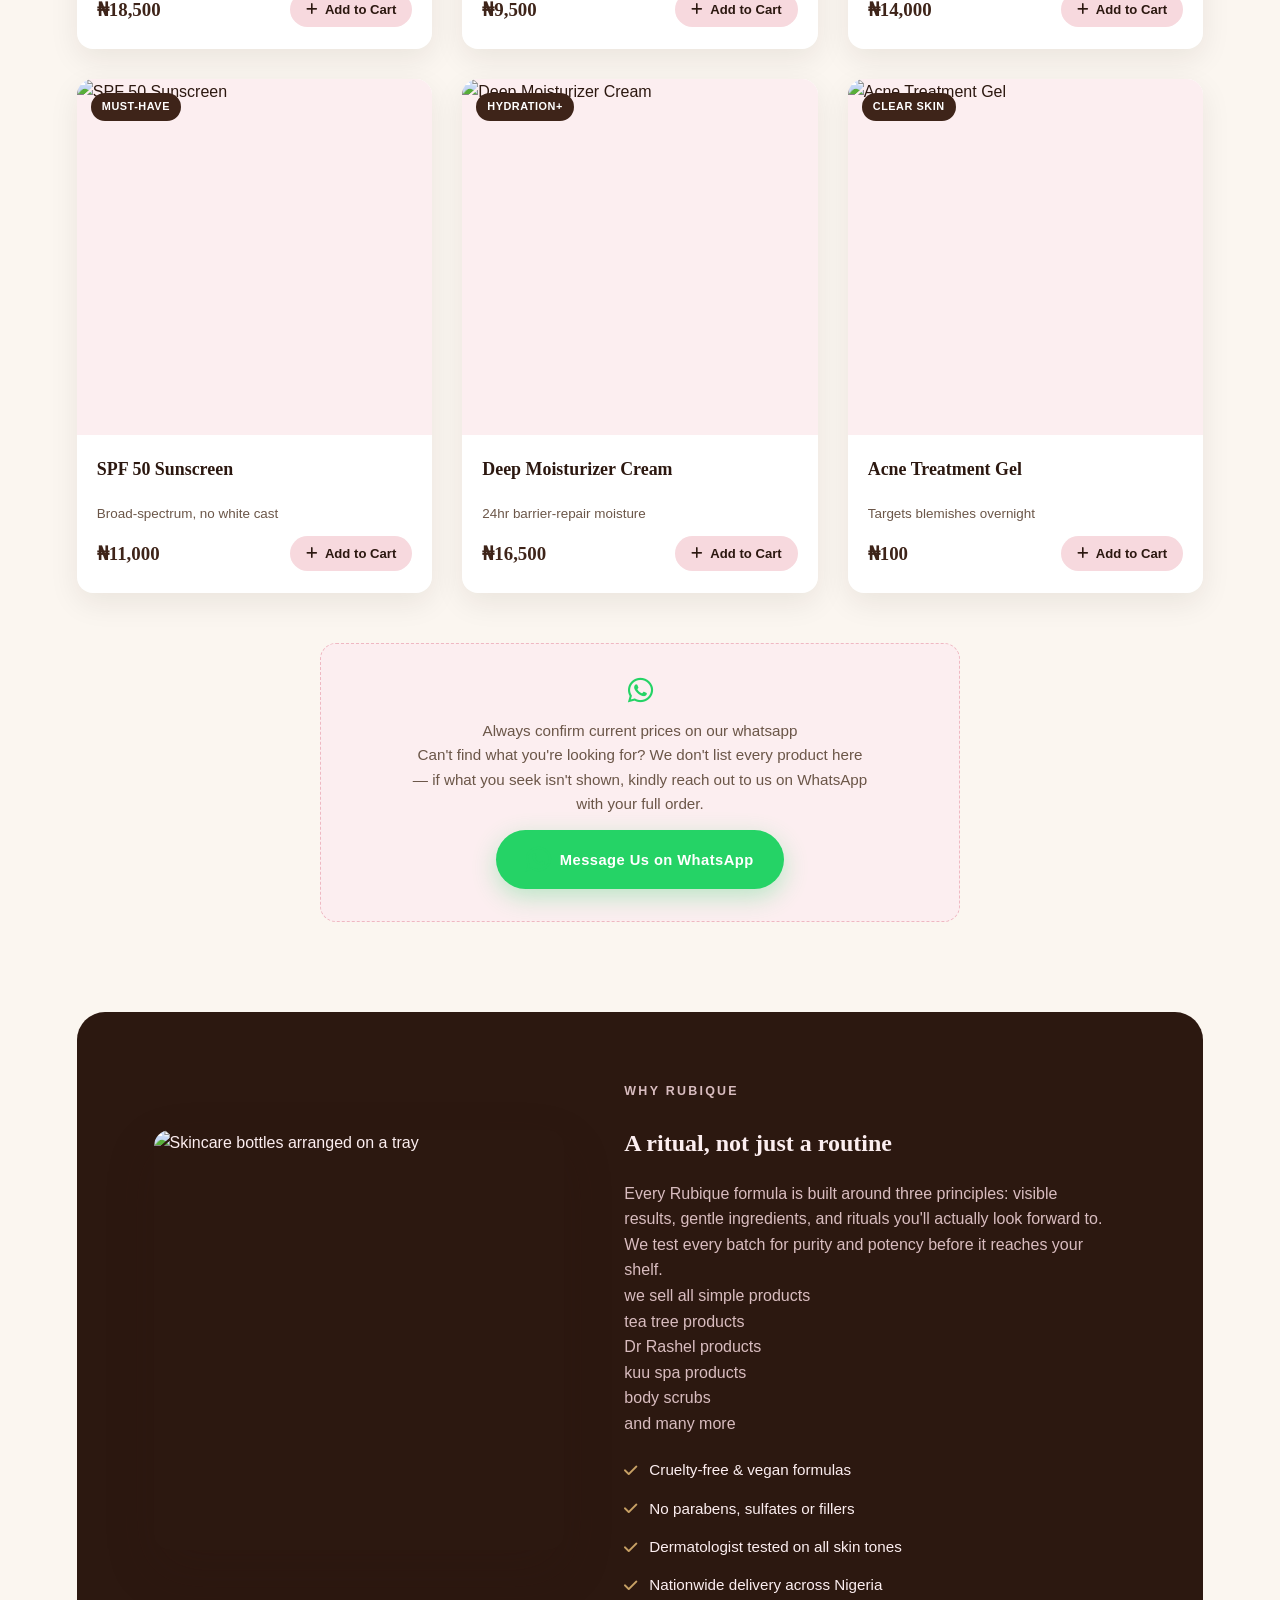
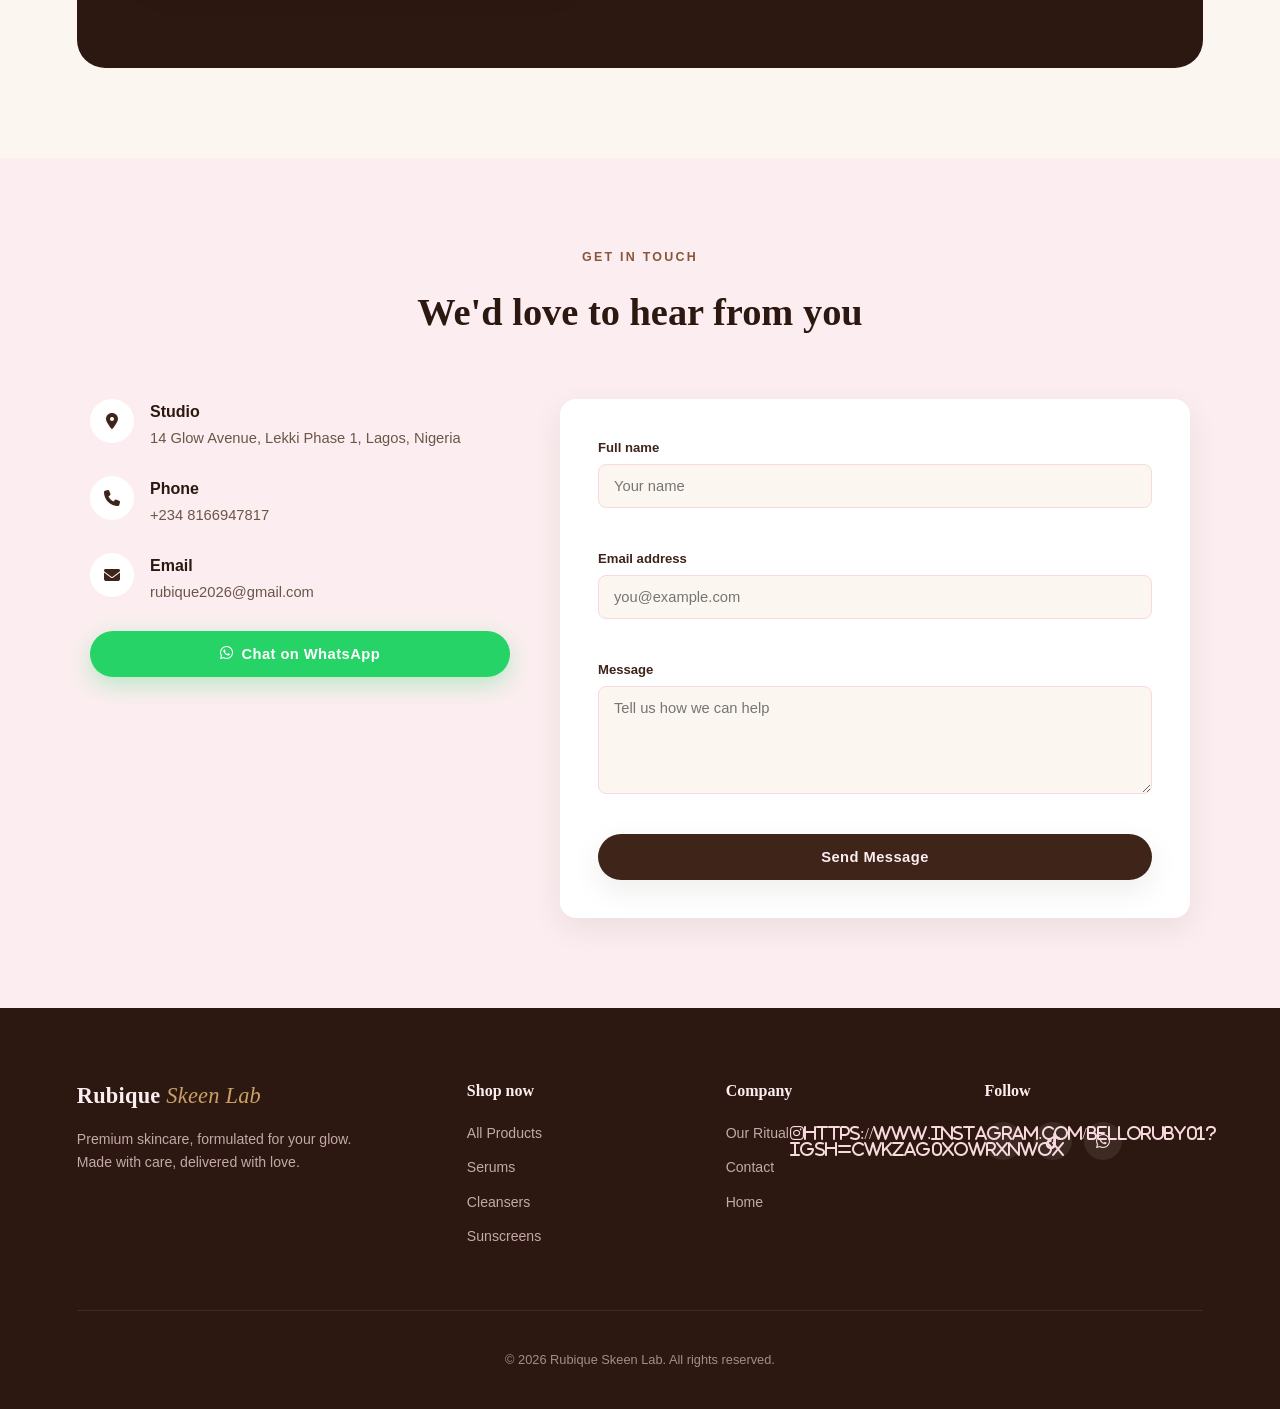
==== commit 3d2fcf59: "Update index.html" ====
--- a/index.html
+++ b/index.html
@@ -17,7 +17,7 @@
 <div id="preloader">
   <div class="preloader-mark">RUBIQUE</div>
 </div>
-
+ <marquee>Please send your RSL code to my WhatsApp</marquee>
 <!-- ===== NAVBAR ===== -->
 <header class="navbar" id="navbar">
   <div class="nav-container">
@@ -183,7 +183,7 @@
     <div class="footer-social">
       <h4>Follow</h4>
       <div class="social-icons">
-        <a href="#" aria-label="Instagram"><i class="fa-brands fa-instagram"></i></a>
+        <a href="#" aria-label="Instagram"><i class="fa-brands fa-instagram">https://www.instagram.com/belloruby01?igsh=cWkzaG0xOWRxNWox</i></a>
         <a href="#" aria-label="TikTok"><i class="fa-brands fa-tiktok"></i></a>
         <a href="#" aria-label="WhatsApp"><i class="fa-brands fa-whatsapp"></i></a>
       </div>
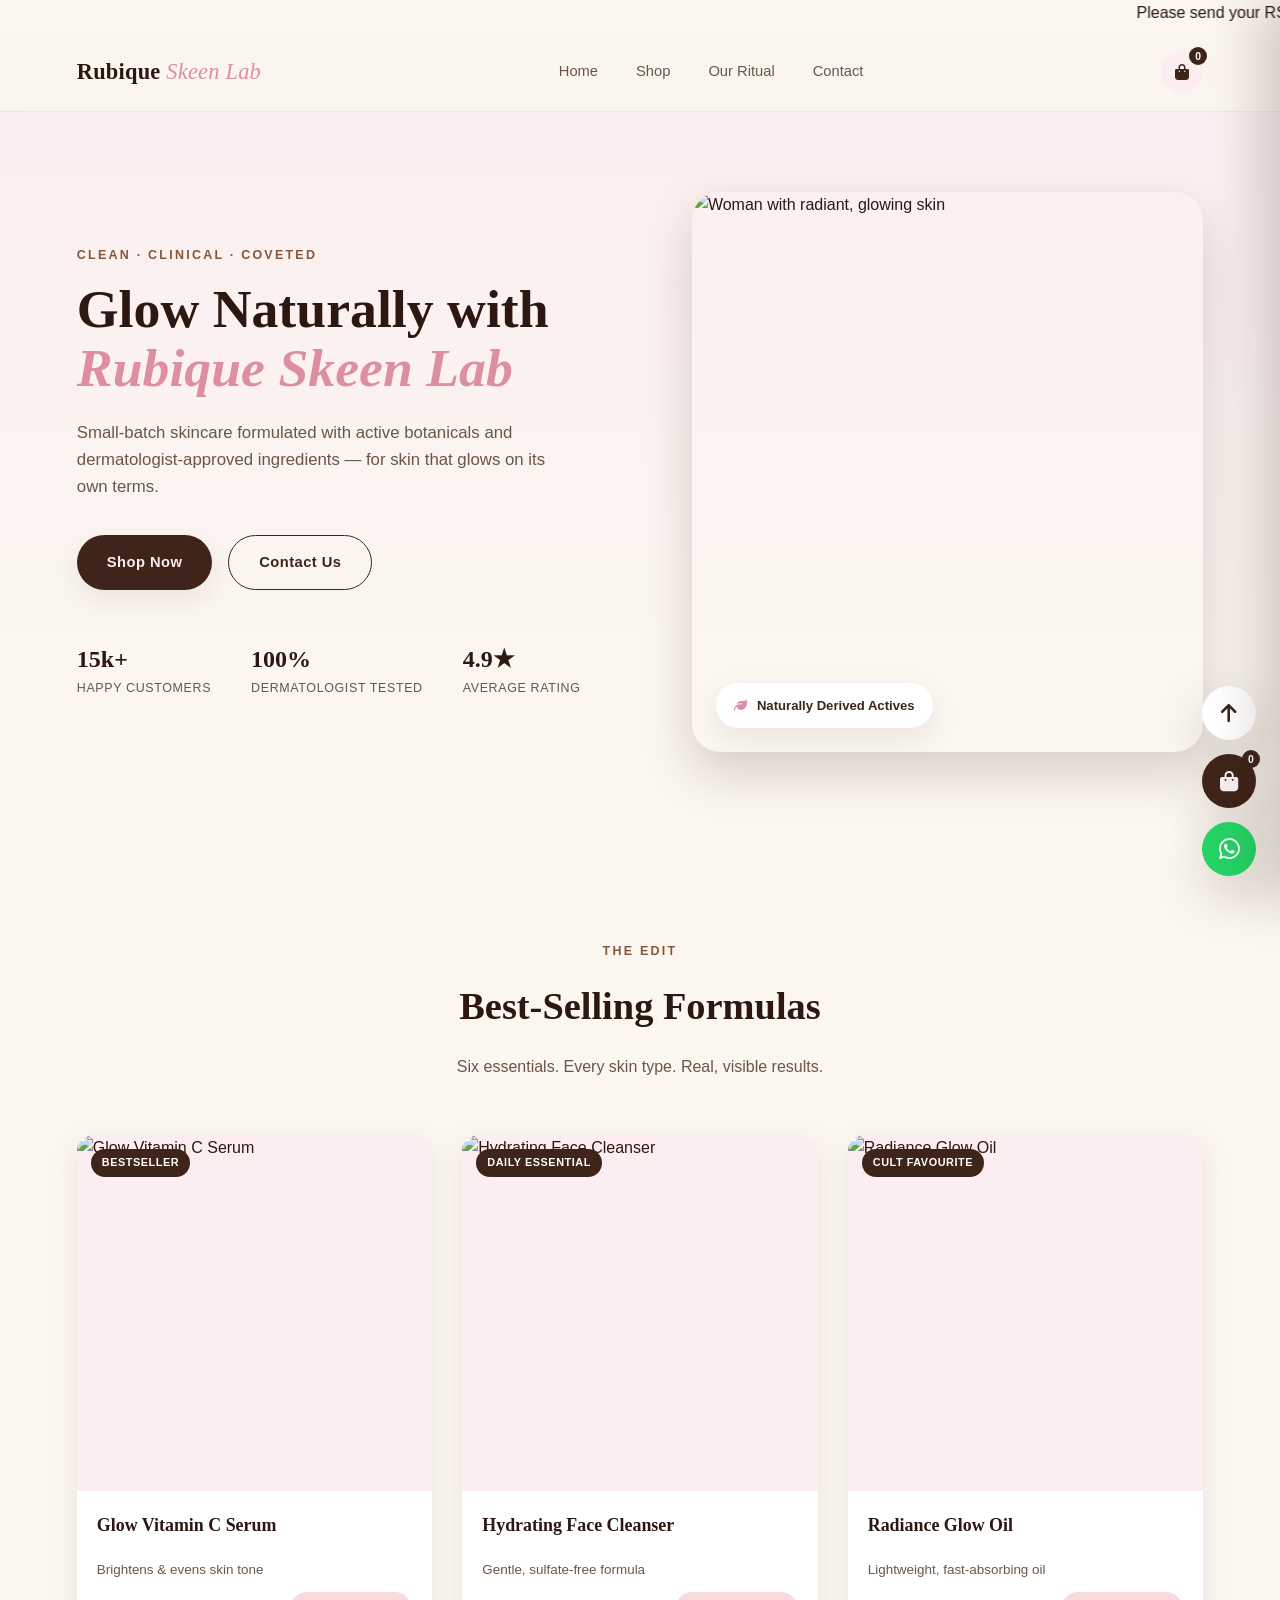
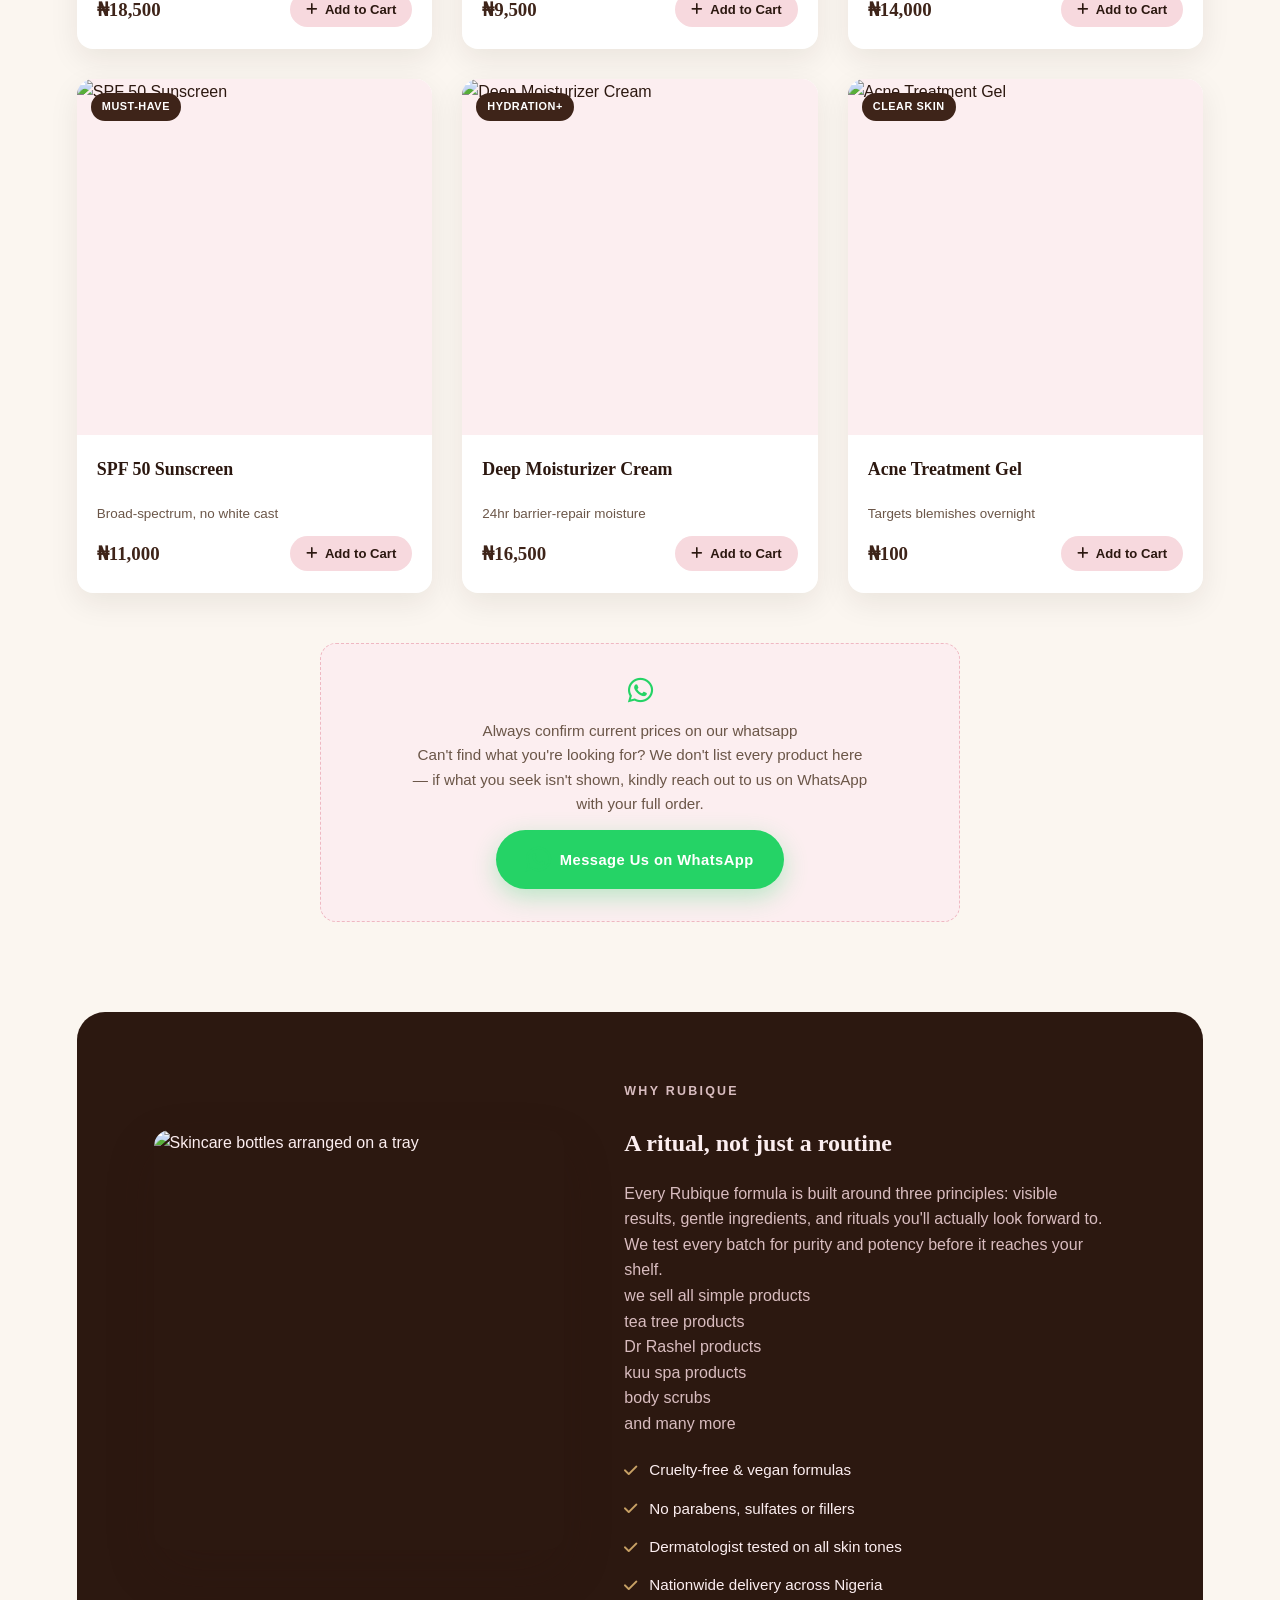
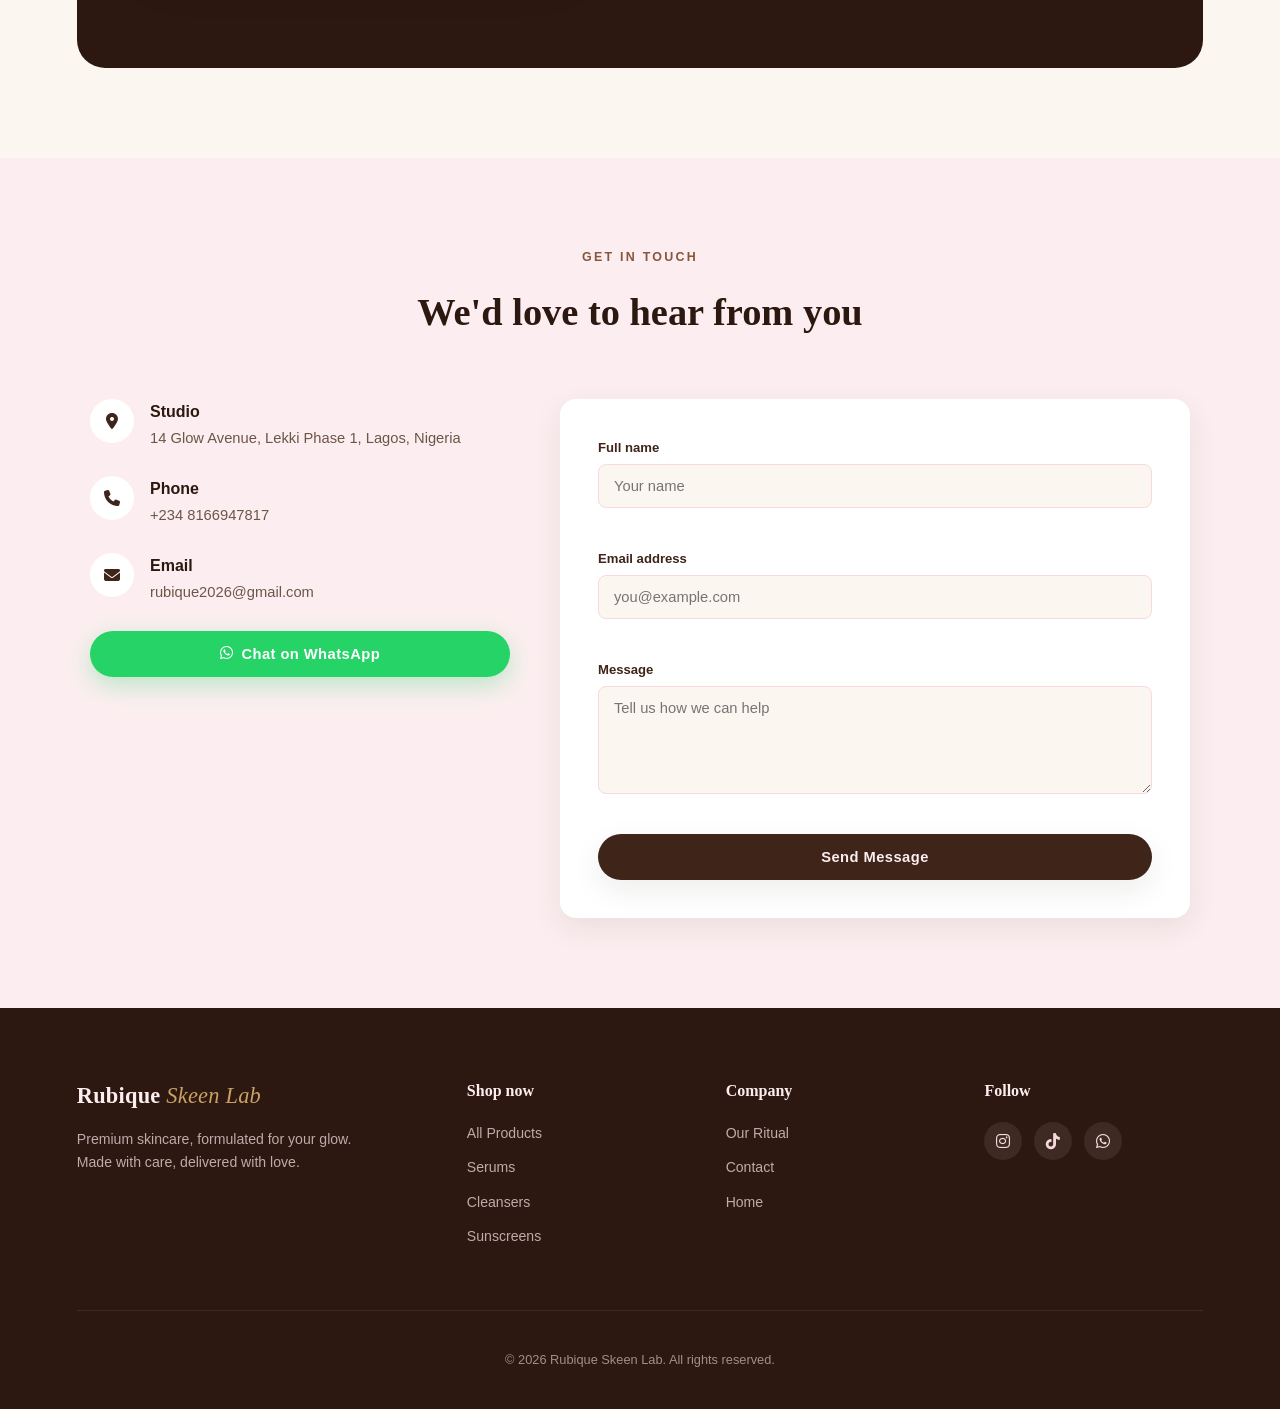
==== commit 211ffe06: "Update index.html" ====
--- a/index.html
+++ b/index.html
@@ -183,7 +183,7 @@
     <div class="footer-social">
       <h4>Follow</h4>
       <div class="social-icons">
-        <a href="#" aria-label="Instagram"><i class="fa-brands fa-instagram">https://www.instagram.com/belloruby01?igsh=cWkzaG0xOWRxNWox</i></a>
+        <a href="#" aria-label="Instagram"><i class="fa-brands fa-instagram"></i></a>
         <a href="#" aria-label="TikTok"><i class="fa-brands fa-tiktok"></i></a>
         <a href="#" aria-label="WhatsApp"><i class="fa-brands fa-whatsapp"></i></a>
       </div>
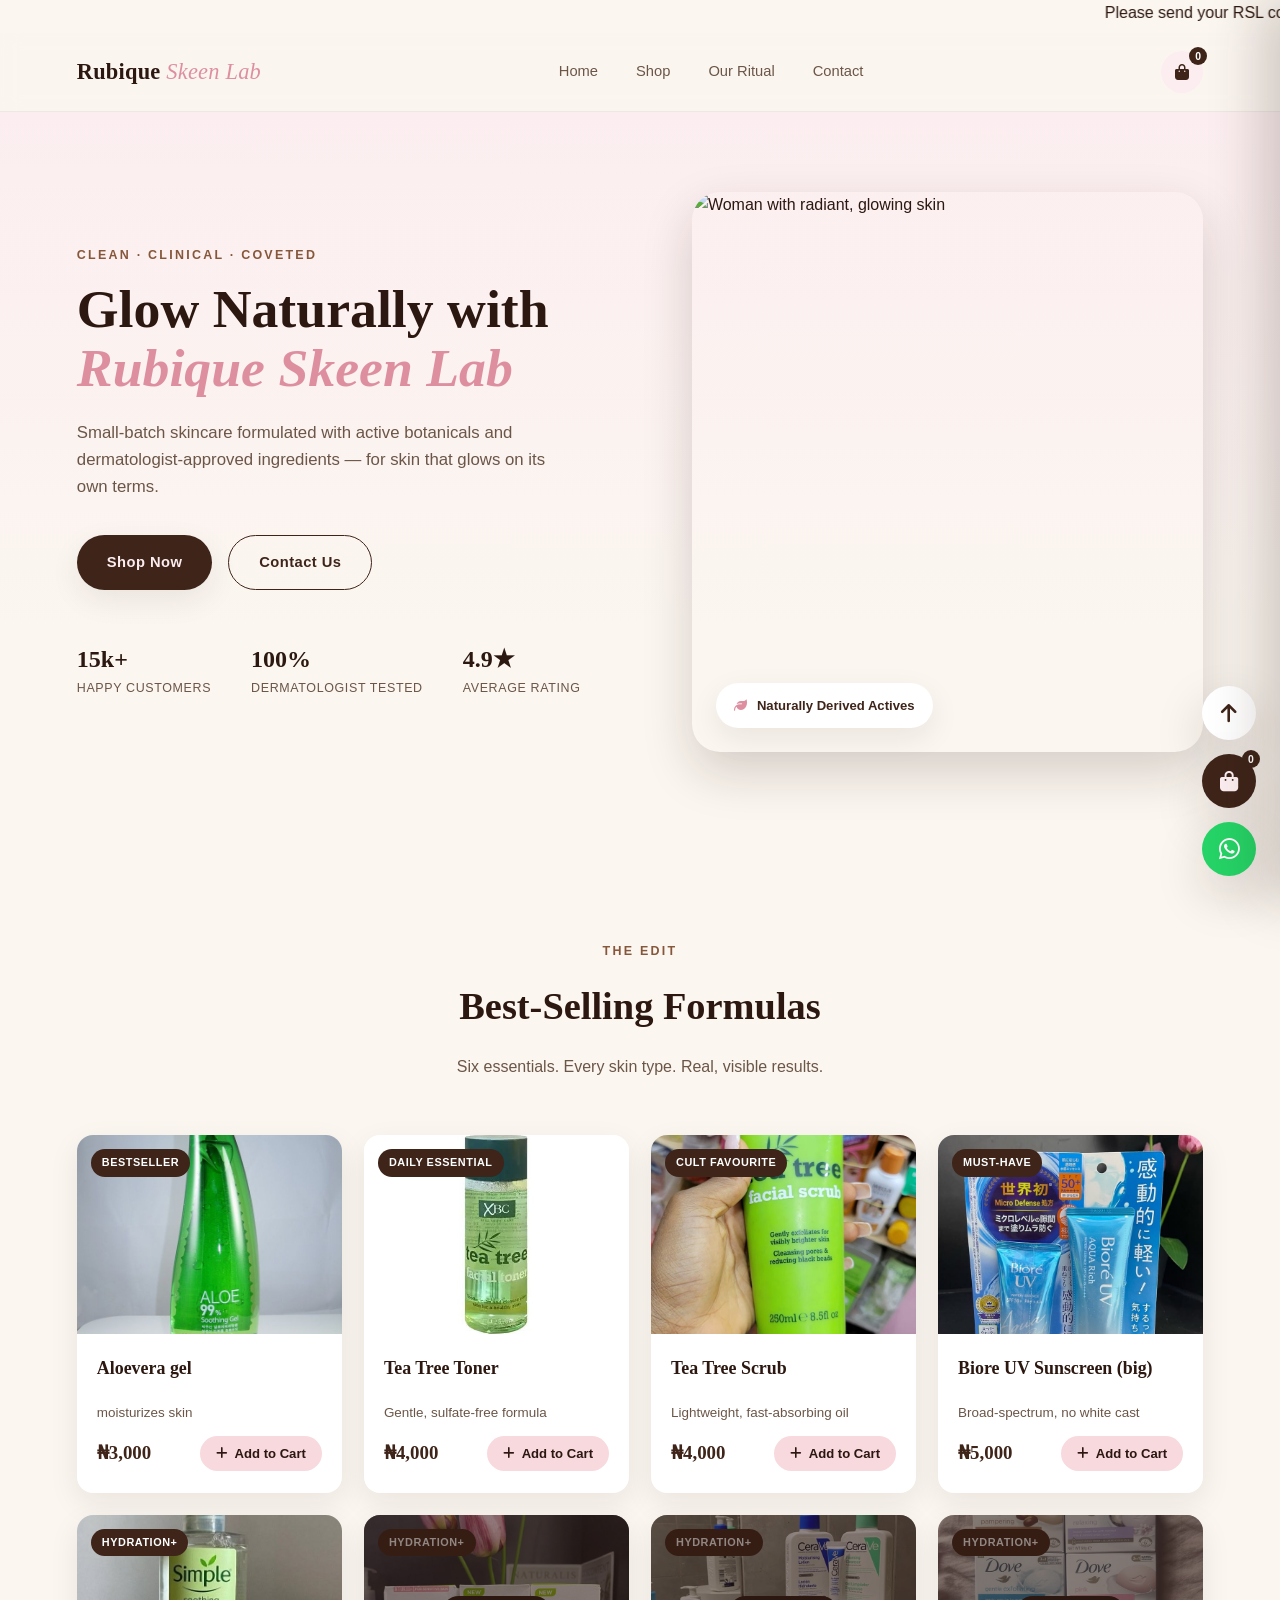
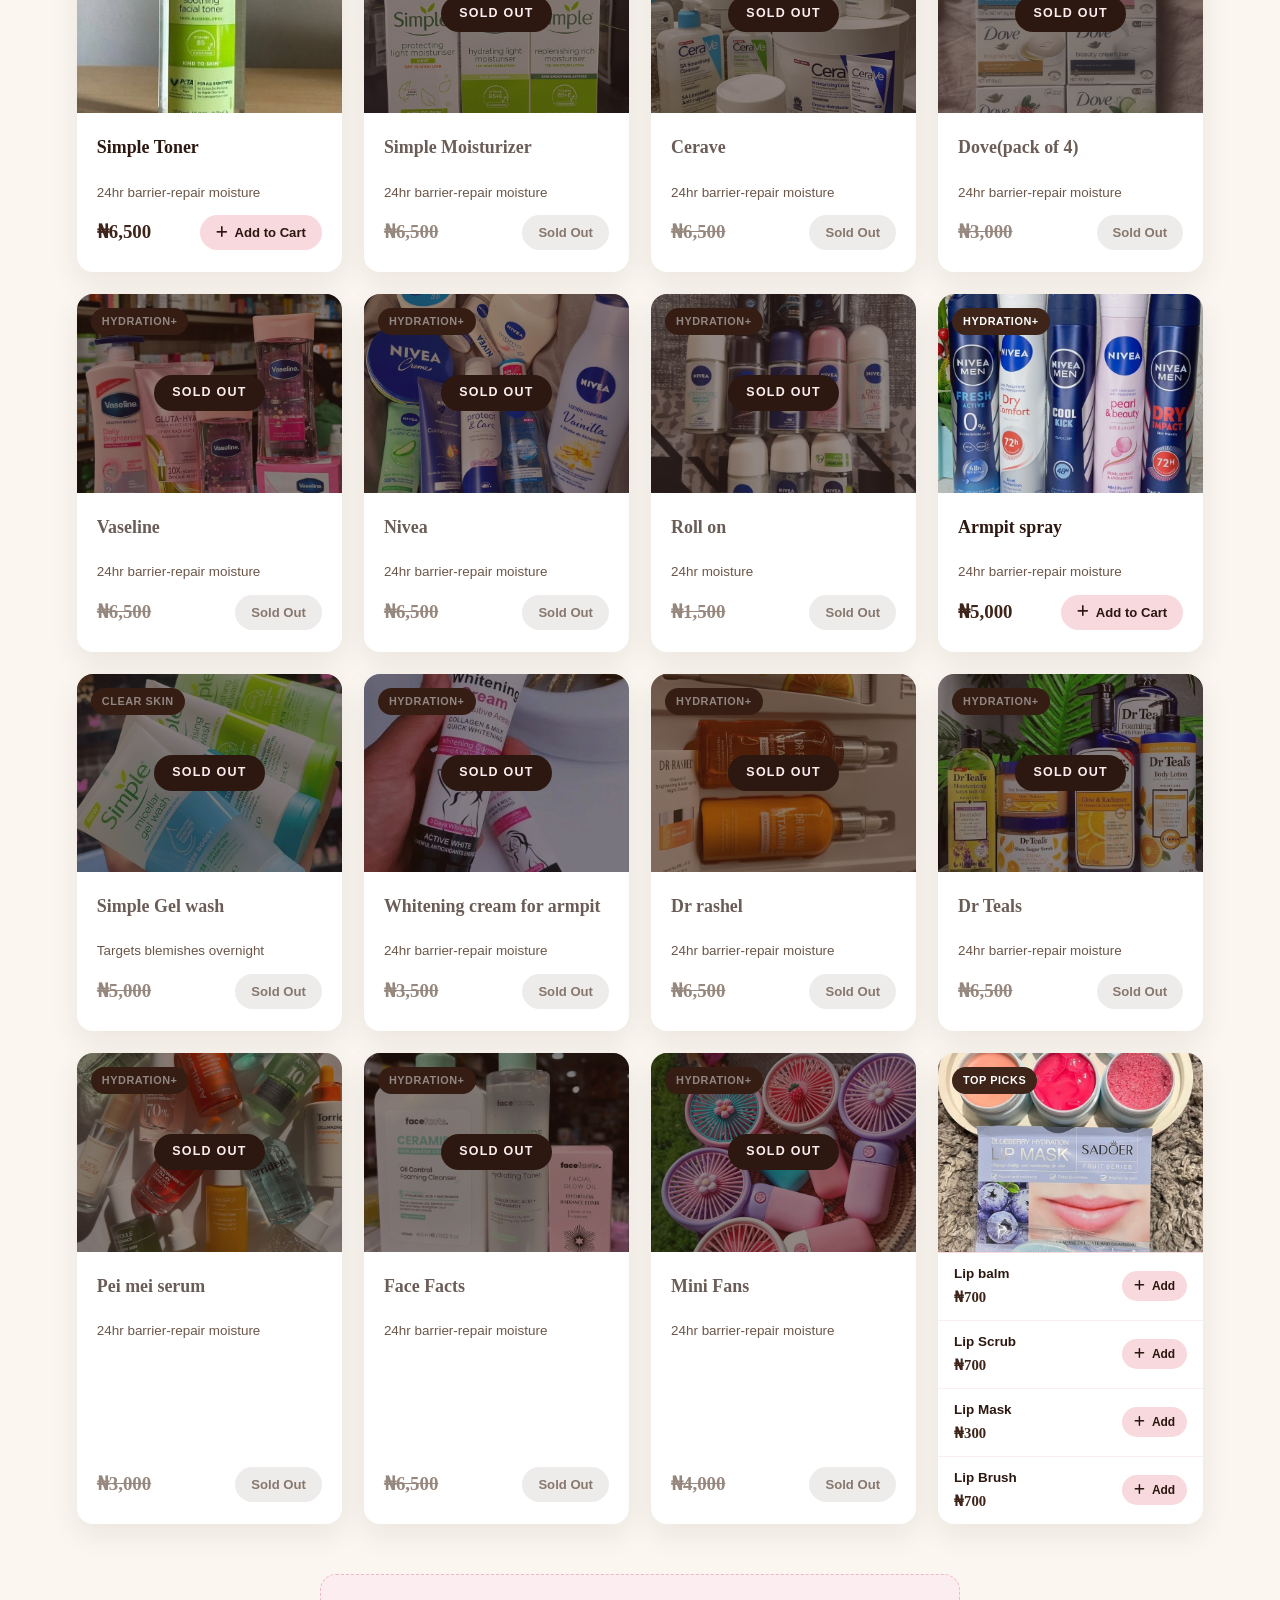
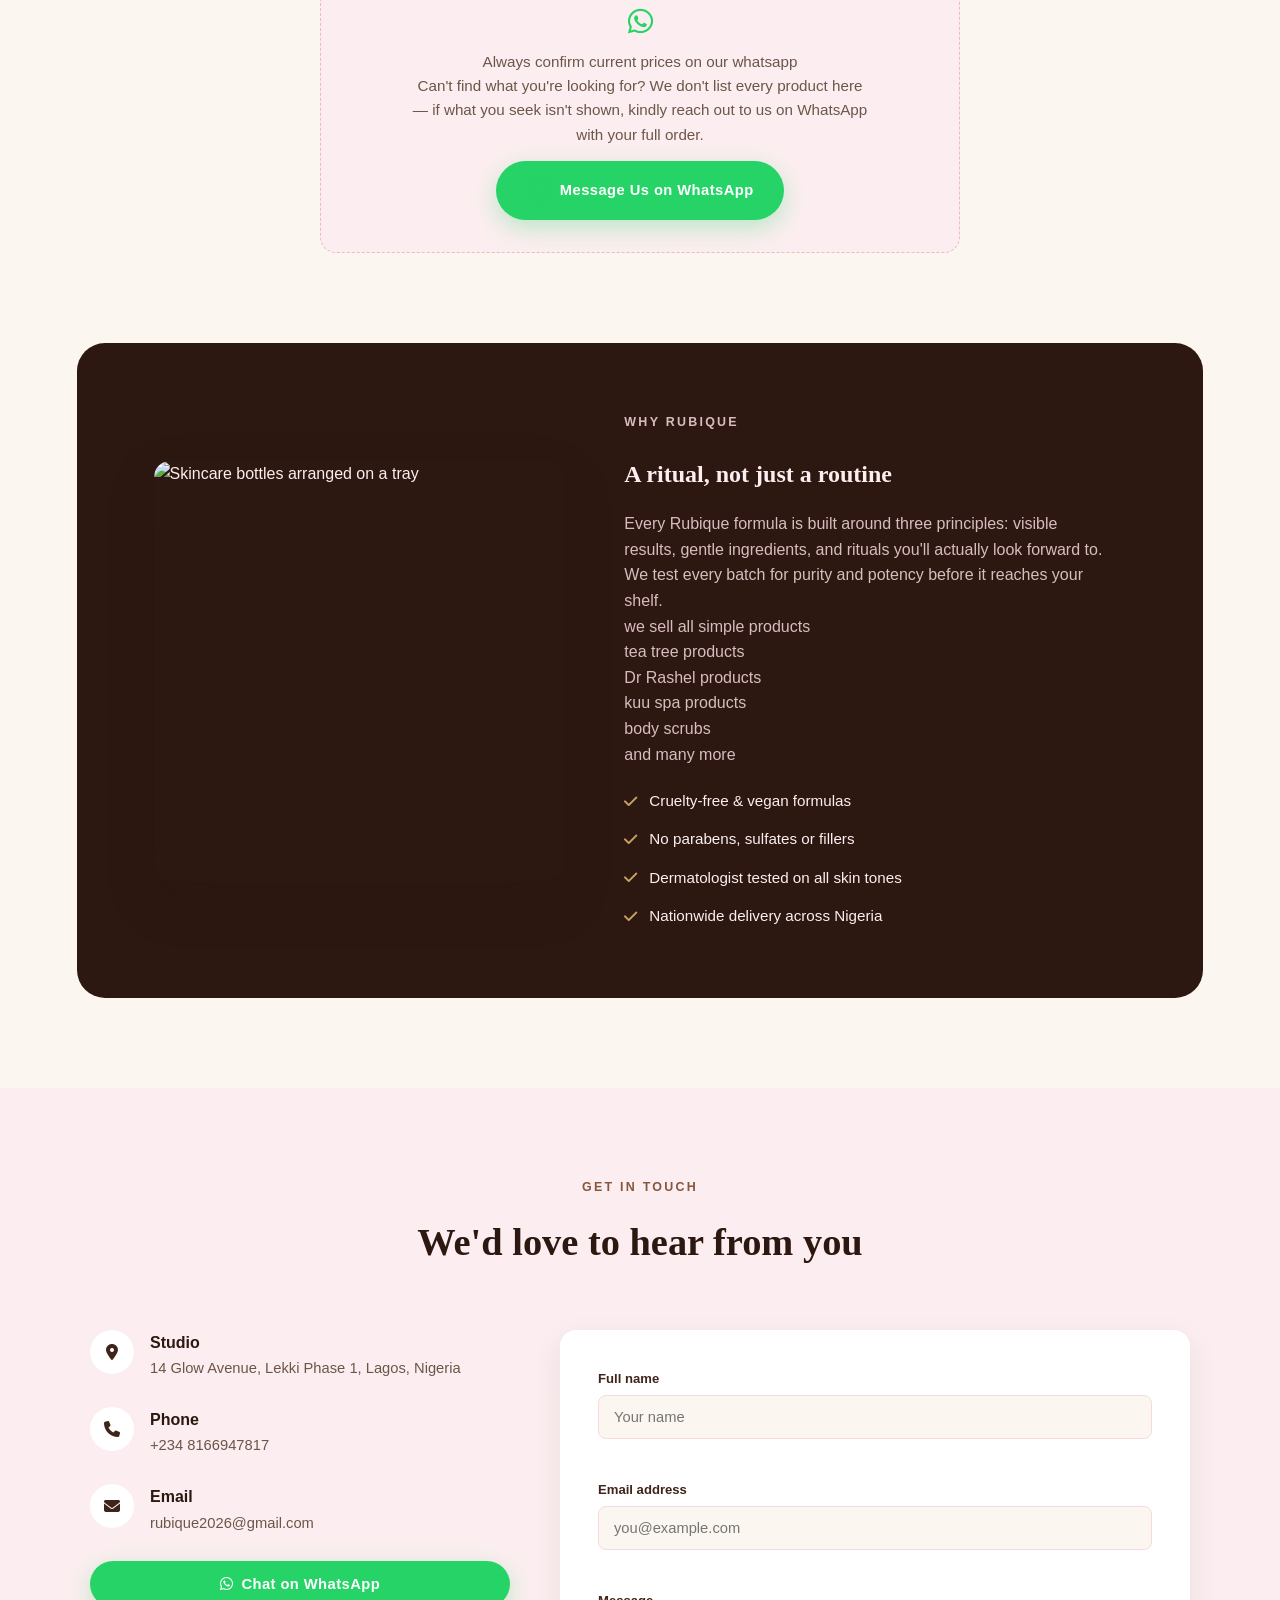
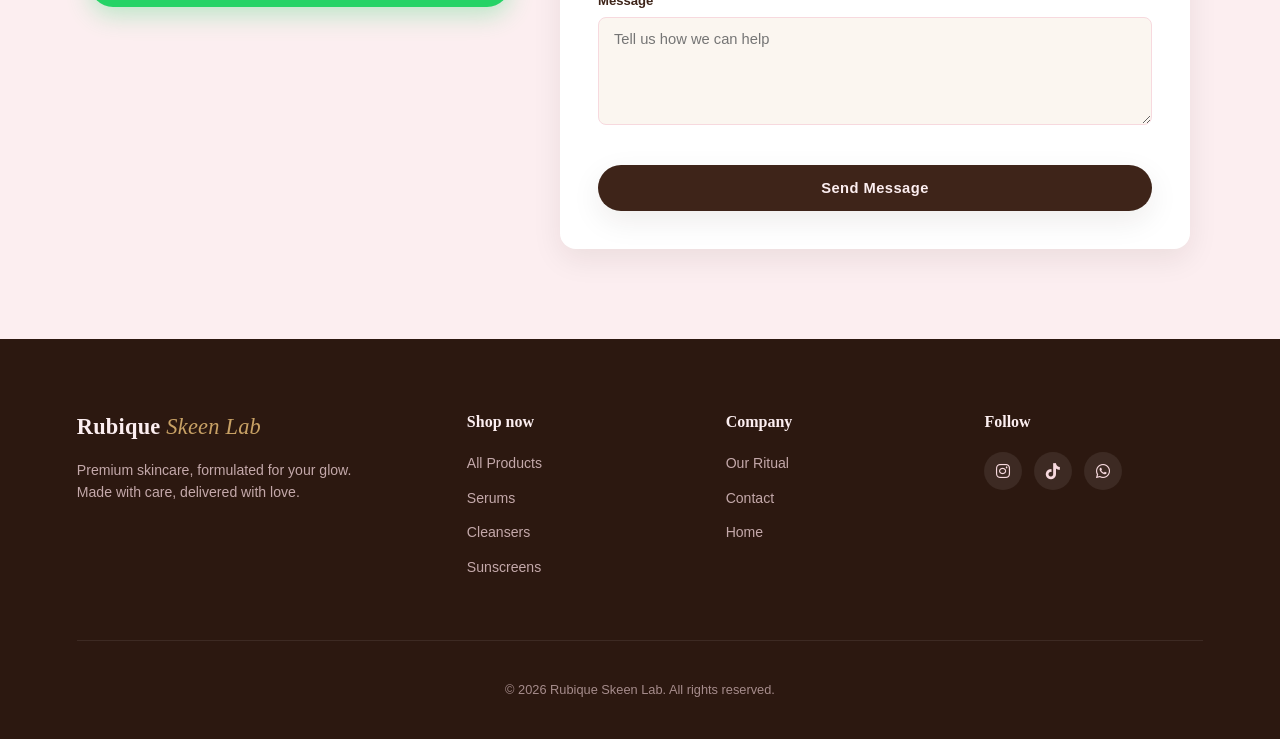
==== commit e1b7f9d7: "Update index.html" ====
--- a/index.html
+++ b/index.html
@@ -183,10 +183,16 @@
     <div class="footer-social">
       <h4>Follow</h4>
       <div class="social-icons">
-        <a href="#" aria-label="Instagram"><i class="fa-brands fa-instagram"></i></a>
-        <a href="#" aria-label="TikTok"><i class="fa-brands fa-tiktok"></i></a>
-        <a href="#" aria-label="WhatsApp"><i class="fa-brands fa-whatsapp"></i></a>
-      </div>
+  <a href="https://instagram.com/belloruby01" target="_blank" aria-label="Instagram">
+    <i class="fa-brands fa-instagram"></i>
+  </a>
+  <a href="https://tiktok.com/@debi_ruby" target="_blank" aria-label="TikTok">
+    <i class="fa-brands fa-tiktok"></i>
+  </a>
+  <a href="https://wa.me/2348166947817" target="_blank" aria-label="WhatsApp">
+    <i class="fa-brands fa-whatsapp"></i>
+  </a>
+</div>
     </div>
   </div>
   <div class="footer-bottom">
--- a/style.css
+++ b/style.css
@@ -491,3 +491,65 @@
 @media (prefers-reduced-motion: reduce){
   *{ animation-duration:.01ms !important; animation-iteration-count:1 !important; transition-duration:.01ms !important; scroll-behavior:auto !important; }
 }
+
+/* ---------- Sold out ---------- */
+.soldout-overlay{
+  position:absolute; inset:0; z-index:2;
+  background:rgba(44,24,16,.52);
+  display:flex; align-items:center; justify-content:center;
+}
+.soldout-overlay span{
+  background:var(--brown-900); color:var(--pink-100);
+  font-size:.78rem; font-weight:700; letter-spacing:.1em;
+  text-transform:uppercase; padding:8px 18px; border-radius:999px;
+}
+.product-price.struck{
+  text-decoration:line-through; color:var(--ink-soft); opacity:.7;
+}
+.add-cart-btn.sold-btn{
+  background:rgba(44,24,16,.1); color:var(--ink-soft);
+  cursor:not-allowed; opacity:.8;
+}
+.add-cart-btn.sold-btn:hover{ transform:none; background:rgba(44,24,16,.1); color:var(--ink-soft); }
+.is-soldout .product-name{ opacity:.7; }
+
+/* ---------- Combo card ---------- */
+.combo-card .product-img{ aspect-ratio:4/3; }
+.combo-body{
+  display:flex; flex-direction:column;
+  border-top:1px solid var(--pink-200);
+}
+.combo-row{
+  display:flex; align-items:center; justify-content:space-between; gap:8px;
+  padding:10px 16px;
+  border-bottom:1px solid var(--pink-100);
+}
+.combo-row:last-child{ border-bottom:none; }
+.combo-row-info{ display:flex; flex-direction:column; gap:2px; min-width:0; }
+.combo-row-name{
+  font-size:.84rem; font-weight:600; color:var(--brown-900);
+  white-space:nowrap; overflow:hidden; text-overflow:ellipsis;
+}
+.combo-row-price{
+  font-family:var(--font-display); font-size:.92rem;
+  font-weight:700; color:var(--brown-800);
+}
+.combo-row .add-cart-btn{
+  padding:8px 12px; font-size:.75rem; flex-shrink:0;
+}
+
+/* ---------- 24-product grid tightening ---------- */
+.product-grid{
+  grid-template-columns:repeat(auto-fill, minmax(220px,1fr));
+  gap:22px;
+}
+.product-img{ aspect-ratio:4/3; }
+
+@media (max-width:600px){
+  .product-grid{ grid-template-columns:1fr 1fr; gap:12px; }
+  .combo-row{ flex-direction:column; align-items:flex-start; gap:8px; }
+  .combo-row .add-cart-btn{ width:100%; justify-content:center; }
+}
+@media (max-width:380px){
+  .product-grid{ grid-template-columns:1fr; }
+}
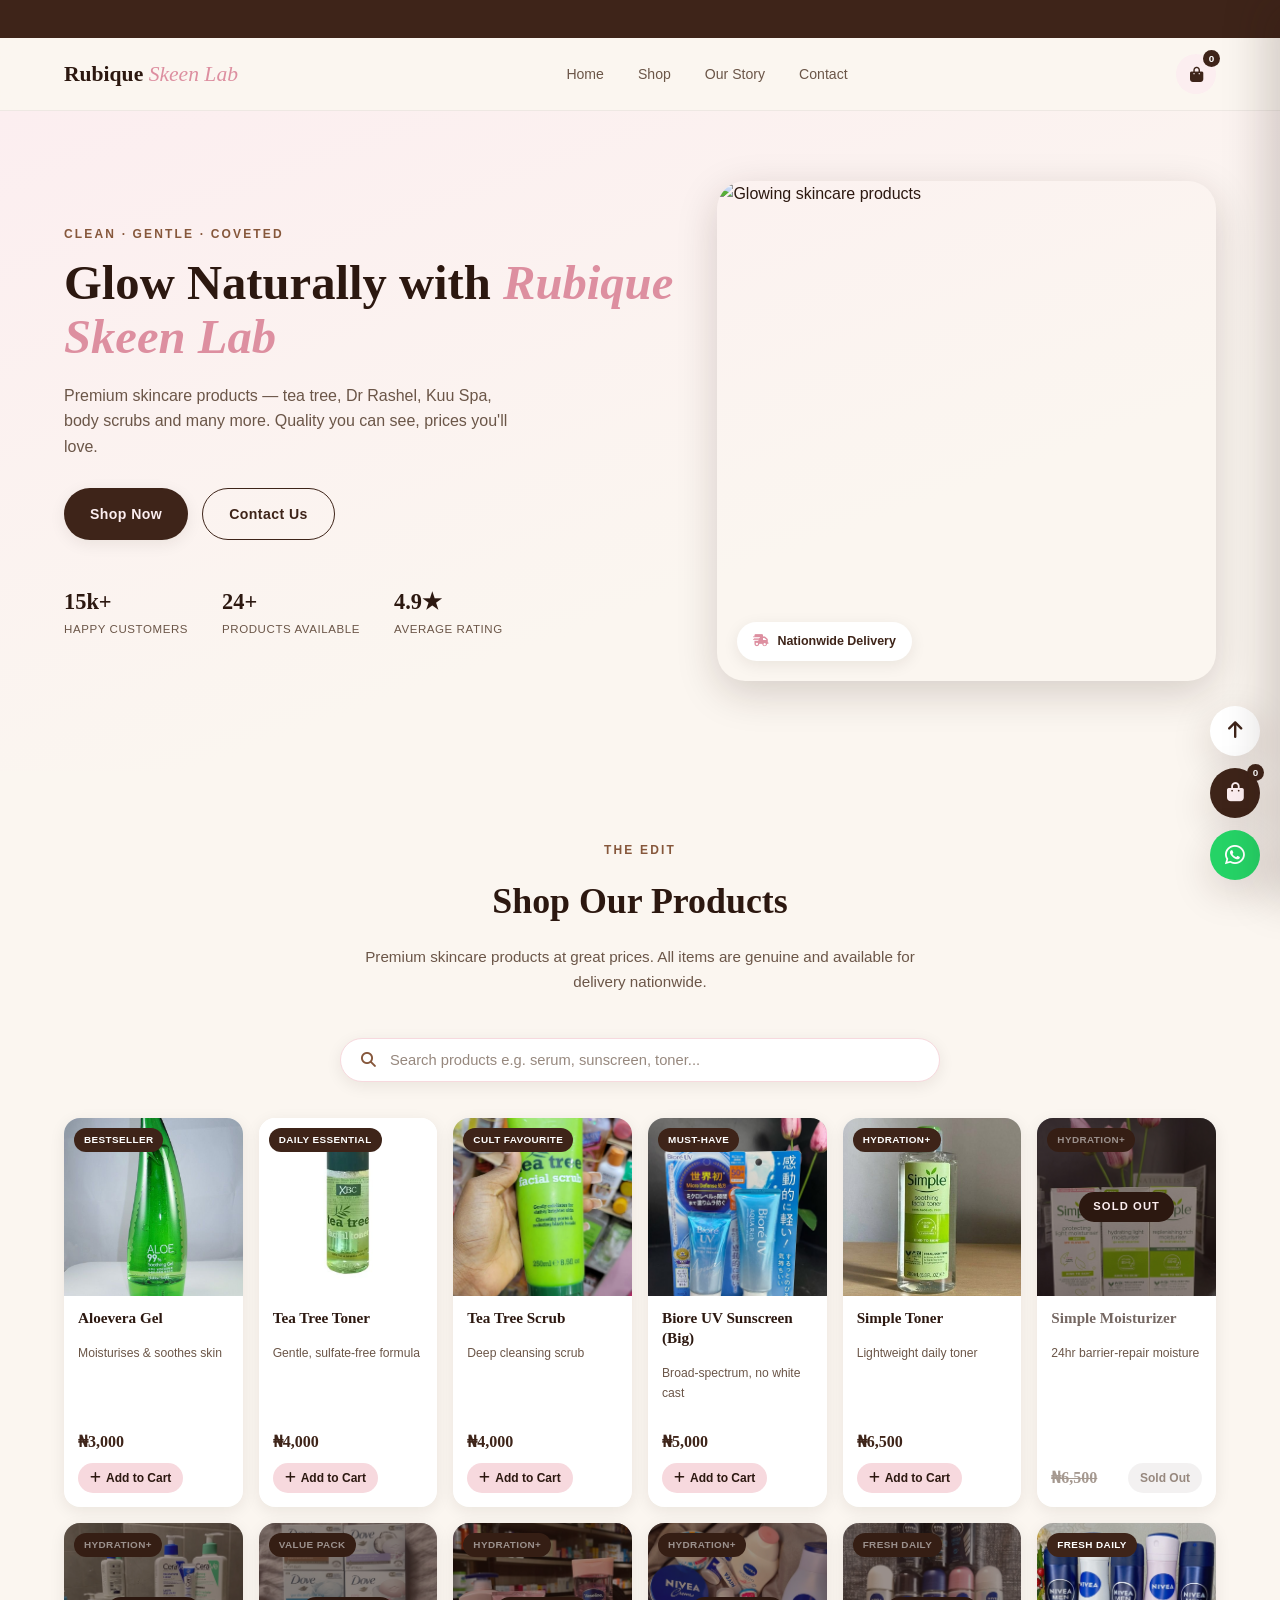
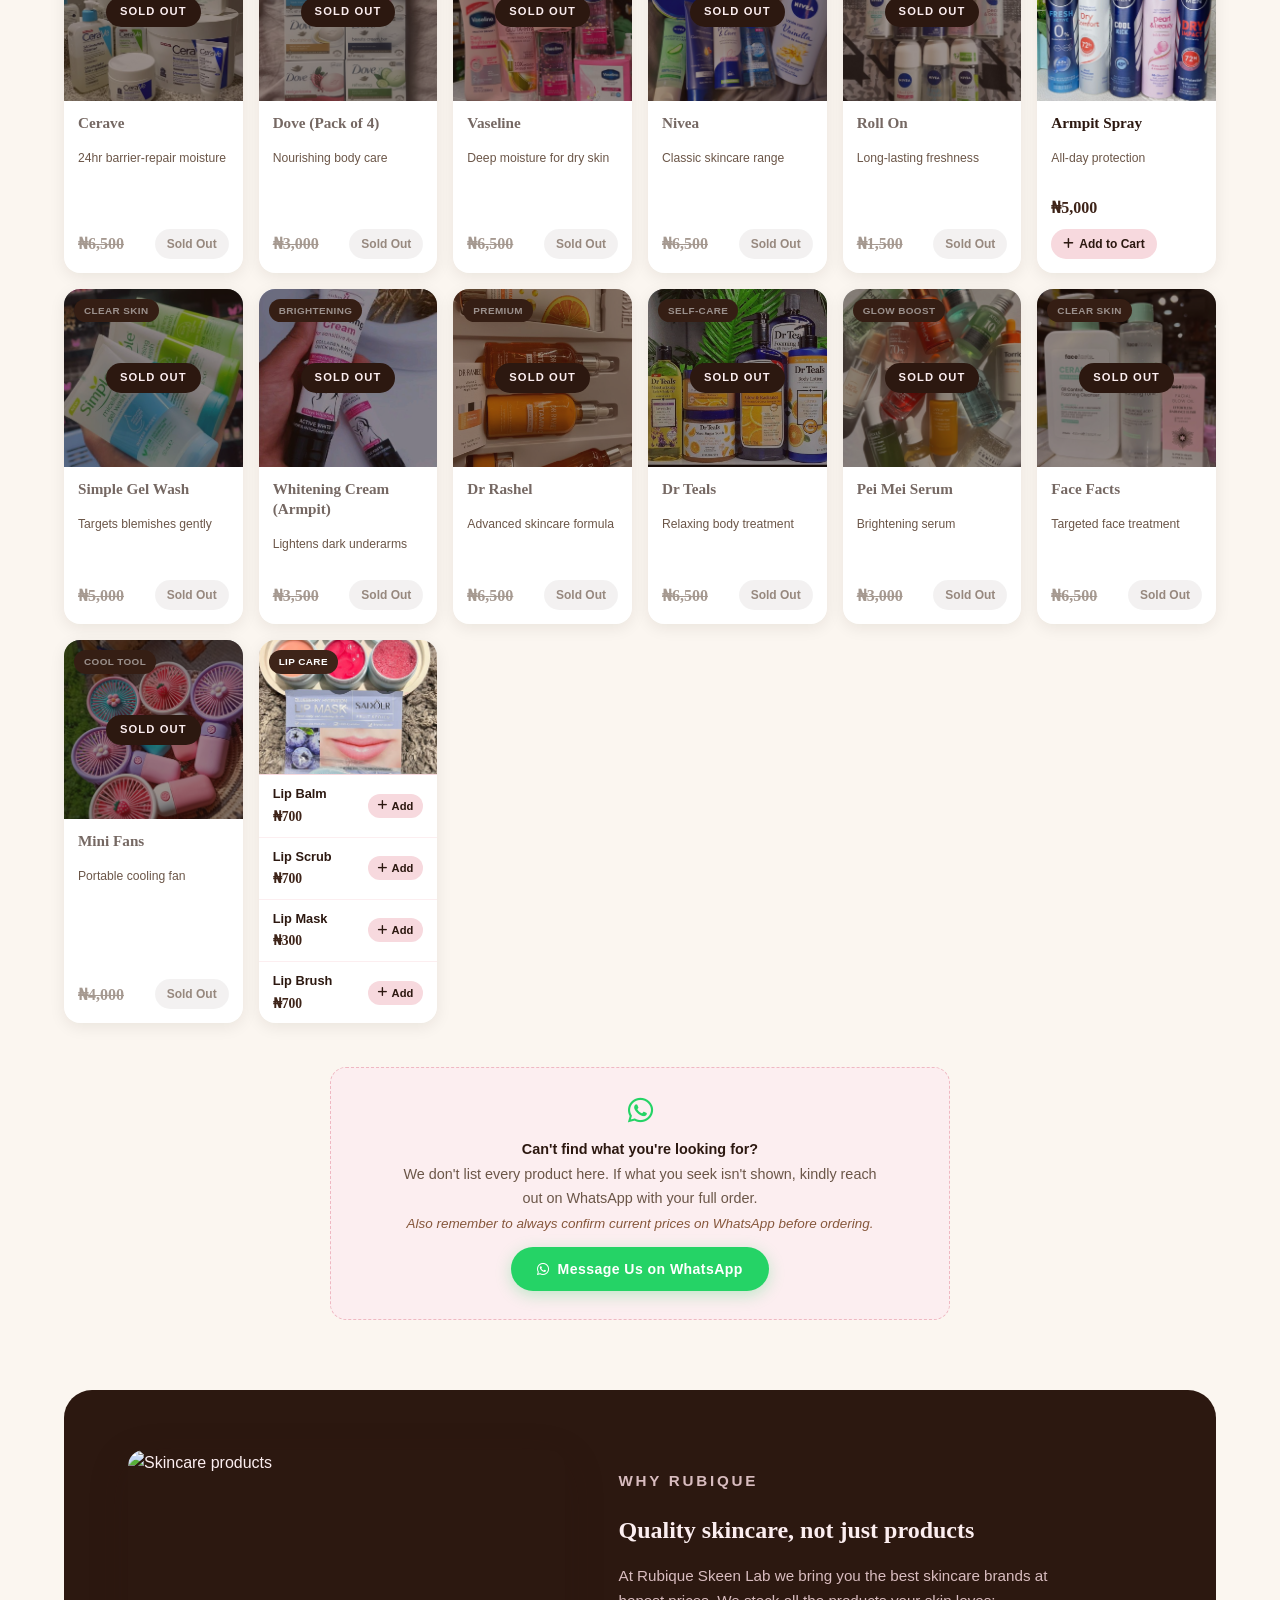
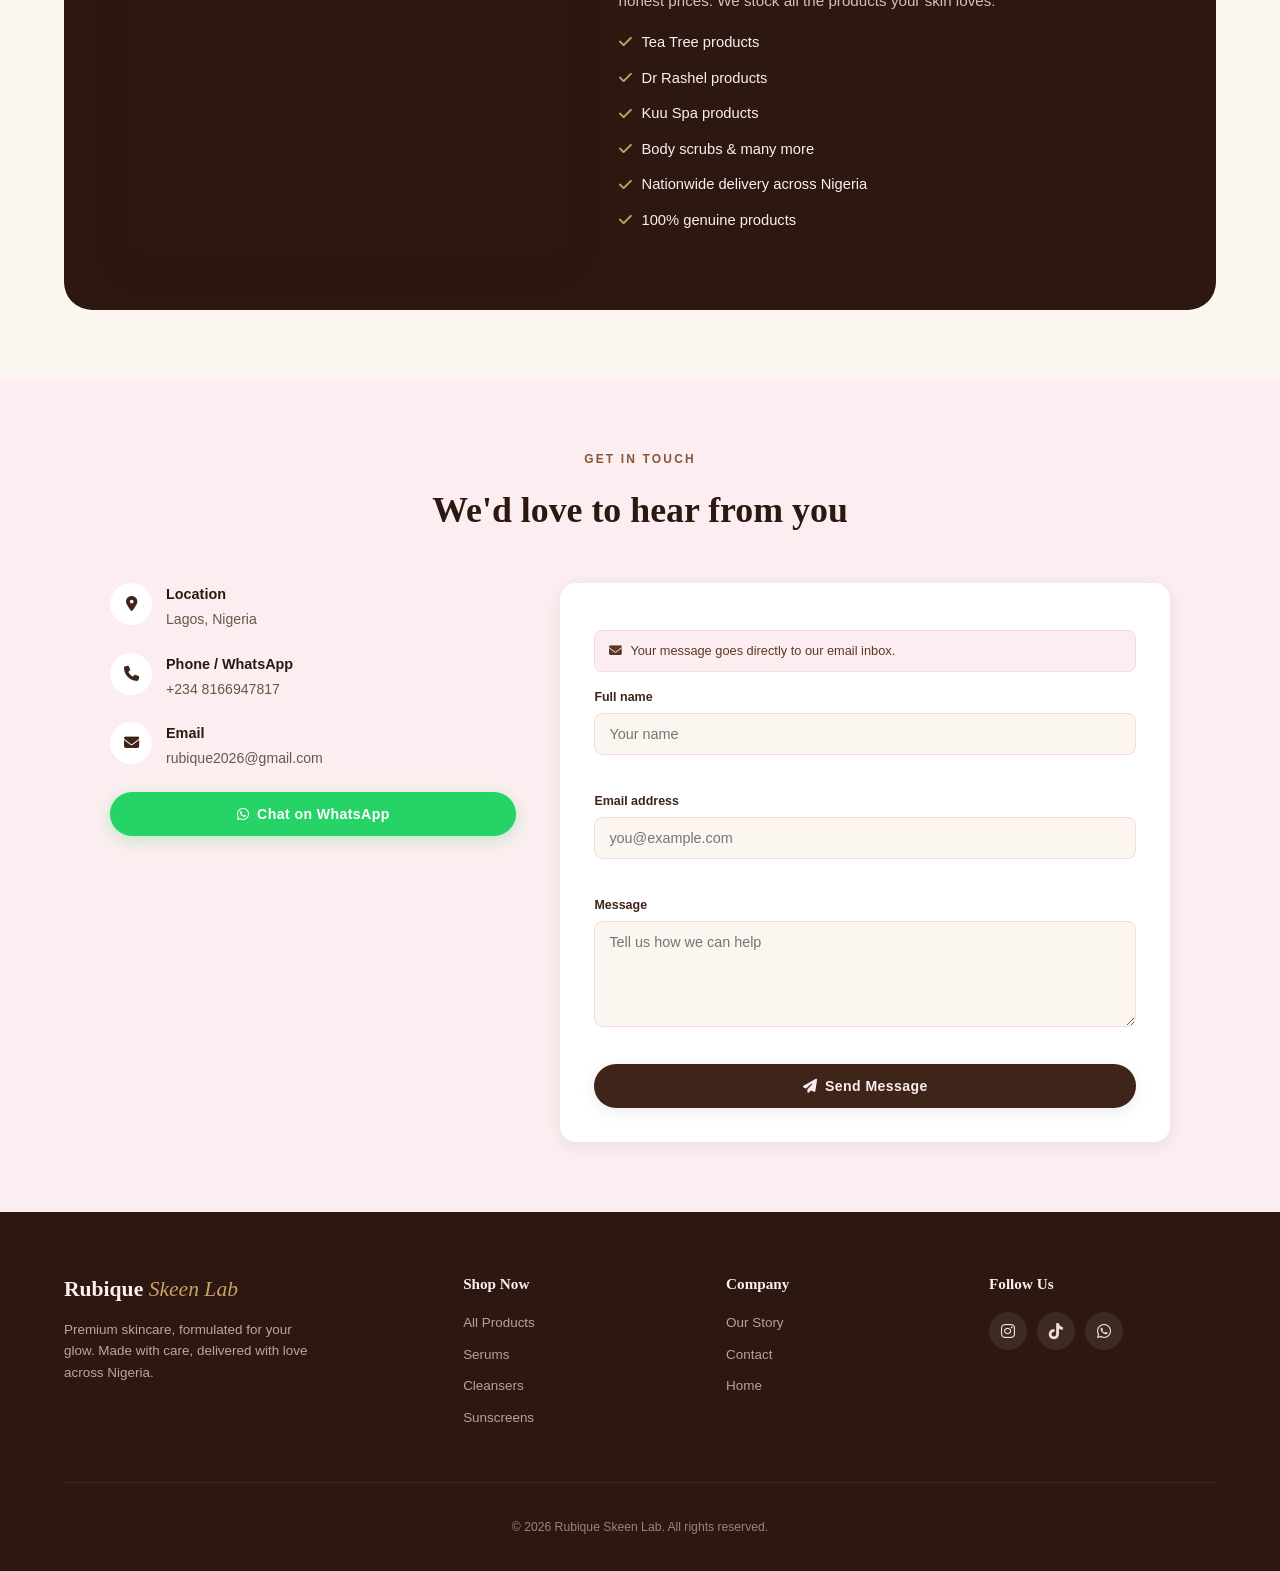
==== commit 71467cec: "Add files via upload" ====
--- a/index.html
+++ b/index.html
@@ -4,30 +4,47 @@
 <meta charset="UTF-8">
 <meta name="viewport" content="width=device-width, initial-scale=1.0">
 <title>Rubique Skeen Lab | Luxury Skincare, Made to Glow</title>
-<meta name="description" content="Rubique Skeen Lab — dermatologist-loved skincare formulated for radiant, healthy skin. Shop serums, cleansers, sunscreen and more.">
+<meta name="description" content="Rubique Skeen Lab — premium skincare products. Shop serums, cleansers, sunscreens and more. Nationwide delivery across Nigeria.">
 
 <link rel="preconnect" href="https://fonts.googleapis.com">
 <link href="https://fonts.googleapis.com/css2?family=Playfair+Display:ital,wght@0,500;0,600;0,700;1,500&family=Jost:wght@300;400;500;600&display=swap" rel="stylesheet">
 <link rel="stylesheet" href="https://cdnjs.cloudflare.com/ajax/libs/font-awesome/6.5.1/css/all.min.css">
+<!-- EmailJS — lets contact form send to your Gmail -->
+<script src="https://cdn.jsdelivr.net/npm/@emailjs/browser@4/dist/email.min.js"></script>
 <link rel="stylesheet" href="style.css">
 </head>
 <body>
 
-<!-- Preloader -->
+<!-- ===== PRELOADER ===== -->
 <div id="preloader">
-  <div class="preloader-mark">RUBIQUE</div>
-</div>
- <marquee>Please send your RSL code to my WhatsApp</marquee>
+  <div class="preloader-inner">
+    <div class="preloader-mark">RUBIQUE</div>
+    <div class="preloader-sub">Skeen Lab</div>
+  </div>
+</div>
+
+<!-- ===== ANNOUNCEMENT BAR ===== -->
+<div class="announcement-bar">
+  <div class="announcement-track">
+    <span>Please send your RSL code to our WhatsApp after payment &nbsp;|&nbsp;
+          Confirm current prices on WhatsApp before ordering &nbsp;|&nbsp;
+          Nationwide delivery across Nigeria &nbsp;|&nbsp;
+          Please send your RSL code to our WhatsApp after payment &nbsp;|&nbsp;
+          Confirm current prices on WhatsApp before ordering &nbsp;|&nbsp;
+          Nationwide delivery across Nigeria &nbsp;|&nbsp;</span>
+  </div>
+</div>
+
 <!-- ===== NAVBAR ===== -->
 <header class="navbar" id="navbar">
   <div class="nav-container">
     <a href="#home" class="logo">Rubique <span>Skeen Lab</span></a>
 
     <nav class="nav-links" id="navLinks">
-      <a href="#home" class="nav-link">Home</a>
+      <a href="#home"     class="nav-link">Home</a>
       <a href="#products" class="nav-link">Shop</a>
-      <a href="#ritual" class="nav-link">Our Ritual</a>
-      <a href="#contact" class="nav-link">Contact</a>
+      <a href="#ritual"   class="nav-link">Our Story</a>
+      <a href="#contact"  class="nav-link">Contact</a>
     </nav>
 
     <div class="nav-actions">
@@ -35,7 +52,7 @@
         <i class="fa-solid fa-bag-shopping"></i>
         <span class="badge" id="cartCount">0</span>
       </button>
-      <button id="menuToggle" class="icon-btn menu-toggle" aria-label="Open menu">
+      <button id="menuToggle" class="icon-btn menu-toggle" aria-label="Toggle menu">
         <i class="fa-solid fa-bars"></i>
       </button>
     </div>
@@ -45,24 +62,24 @@
 <!-- ===== HERO ===== -->
 <section id="home" class="hero">
   <div class="hero-content reveal">
-    <p class="eyebrow">Clean · Clinical · Coveted</p>
+    <p class="eyebrow">Clean · Gentle · Coveted</p>
     <h1>Glow Naturally with <span>Rubique Skeen Lab</span></h1>
-    <p class="hero-sub">Small-batch skincare formulated with active botanicals and dermatologist-approved ingredients — for skin that glows on its own terms.</p>
+    <p class="hero-sub">Premium skincare products — tea tree, Dr Rashel, Kuu Spa, body scrubs and many more. Quality you can see, prices you'll love.</p>
     <div class="hero-cta">
       <a href="#products" class="btn btn-primary">Shop Now</a>
-      <a href="#contact" class="btn btn-outline">Contact Us</a>
+      <a href="#contact"  class="btn btn-outline">Contact Us</a>
     </div>
     <div class="hero-stats">
       <div><strong>15k+</strong><span>Happy customers</span></div>
-      <div><strong>100%</strong><span>Dermatologist tested</span></div>
+      <div><strong>24+</strong><span>Products available</span></div>
       <div><strong>4.9★</strong><span>Average rating</span></div>
     </div>
   </div>
   <div class="hero-image reveal">
-    <img src="https://images.unsplash.com/photo-1556228720-195a672e8a03?auto=format&fit=crop&w=900&q=80" alt="Woman with radiant, glowing skin">
+    <img src="https://images.unsplash.com/photo-1556228720-195a672e8a03?auto=format&fit=crop&w=900&q=80" alt="Glowing skincare products">
     <div class="hero-badge">
-      <i class="fa-solid fa-leaf"></i>
-      <span>Naturally Derived Actives</span>
+      <i class="fa-solid fa-truck-fast"></i>
+      <span>Nationwide Delivery</span>
     </div>
   </div>
 </section>
@@ -71,35 +88,62 @@
 <section id="products" class="products-section">
   <div class="section-header reveal">
     <p class="eyebrow">The Edit</p>
-    <h2>Best-Selling Formulas</h2>
-    <p class="section-sub">Six essentials. Every skin type. Real, visible results.</p>
+    <h2>Shop Our Products</h2>
+    <p class="section-sub">Premium skincare products at great prices. All items are genuine and available for delivery nationwide.</p>
+  </div>
+
+  <!-- Search bar -->
+  <div class="search-wrap reveal">
+    <div class="search-box">
+      <i class="fa-solid fa-magnifying-glass"></i>
+      <input type="text" id="productSearch" placeholder="Search products e.g. serum, sunscreen, toner...">
+      <button id="clearSearch" class="clear-search" aria-label="Clear search" style="display:none">
+        <i class="fa-solid fa-xmark"></i>
+      </button>
+    </div>
+  </div>
+
+  <!-- No results message -->
+  <div id="noResults" class="no-results" style="display:none">
+    <i class="fa-solid fa-magnifying-glass"></i>
+    <p>No products found for <strong id="searchTerm"></strong></p>
+    <p class="no-results-sub">We might still have it! Send us a message and we'll check for you.</p>
+    <a id="searchWhatsapp" href="#" target="_blank" class="btn btn-whatsapp">
+      <i class="fa-brands fa-whatsapp"></i> Ask us about this product
+    </a>
   </div>
 
   <div class="product-grid" id="productGrid"><!-- injected by JS --></div>
 
   <div class="custom-order-note reveal">
     <i class="fa-brands fa-whatsapp"></i>
-    <p>Always confirm current prices on our whatsapp <br>Can't find what you're looking for? We don't list every product here — if what you seek isn't shown, kindly reach out to us on WhatsApp with your full order.</p>
+    <p>
+      <strong>Can't find what you're looking for?</strong><br>
+      We don't list every product here. If what you seek isn't shown, kindly reach out on WhatsApp with your full order.<br>
+      <em>Also remember to always confirm current prices on WhatsApp before ordering.</em>
+    </p>
     <button id="customOrderBtn" class="btn btn-whatsapp">
       <i class="fa-brands fa-whatsapp"></i> Message Us on WhatsApp
     </button>
   </div>
 </section>
 
-<!-- ===== RITUAL / ABOUT ===== -->
+<!-- ===== OUR STORY ===== -->
 <section id="ritual" class="ritual-section reveal">
   <div class="ritual-image">
-    <img src="https://images.unsplash.com/photo-1571781926291-c477ebfd024b?auto=format&fit=crop&w=800&q=80" alt="Skincare bottles arranged on a tray">
+    <img src="https://images.unsplash.com/photo-1571781926291-c477ebfd024b?auto=format&fit=crop&w=800&q=80" alt="Skincare products">
   </div>
   <div class="ritual-content">
     <p class="eyebrow">Why Rubique</p>
-    <h2>A ritual, not just a routine</h2>
-    <p>Every Rubique formula is built around three principles: visible results, gentle ingredients, and rituals you'll actually look forward to. We test every batch for purity and potency before it reaches your shelf.<br>we sell all simple products<br>tea tree products<br>Dr Rashel products<br>kuu spa products<br>body scrubs<br>and many more</p>
+    <h2>Quality skincare, not just products</h2>
+    <p>At Rubique Skeen Lab we bring you the best skincare brands at honest prices. We stock all the products your skin loves:</p>
     <ul class="ritual-list">
-      <li><i class="fa-solid fa-check"></i> Cruelty-free &amp; vegan formulas</li>
-      <li><i class="fa-solid fa-check"></i> No parabens, sulfates or fillers</li>
-      <li><i class="fa-solid fa-check"></i> Dermatologist tested on all skin tones</li>
+      <li><i class="fa-solid fa-check"></i> Tea Tree products</li>
+      <li><i class="fa-solid fa-check"></i> Dr Rashel products</li>
+      <li><i class="fa-solid fa-check"></i> Kuu Spa products</li>
+      <li><i class="fa-solid fa-check"></i> Body scrubs &amp; many more</li>
       <li><i class="fa-solid fa-check"></i> Nationwide delivery across Nigeria</li>
+      <li><i class="fa-solid fa-check"></i> 100% genuine products</li>
     </ul>
   </div>
 </section>
@@ -116,14 +160,14 @@
       <div class="info-item">
         <i class="fa-solid fa-location-dot"></i>
         <div>
-          <strong>Studio</strong>
-          <p>14 Glow Avenue, Lekki Phase 1, Lagos, Nigeria</p>
+          <strong>Location</strong>
+          <p>Lagos, Nigeria</p>
         </div>
       </div>
       <div class="info-item">
         <i class="fa-solid fa-phone"></i>
         <div>
-          <strong>Phone</strong>
+          <strong>Phone / WhatsApp</strong>
           <p>+234 8166947817</p>
         </div>
       </div>
@@ -140,6 +184,7 @@
     </div>
 
     <form id="contactForm" class="contact-form" novalidate>
+      <p class="form-note"><i class="fa-solid fa-envelope"></i> Your message goes directly to our email inbox.</p>
       <div class="form-group">
         <label for="cName">Full name</label>
         <input type="text" id="cName" name="cName" placeholder="Your name">
@@ -155,7 +200,9 @@
         <textarea id="cMessage" name="cMessage" rows="5" placeholder="Tell us how we can help"></textarea>
         <span class="error-msg" id="cMessageError"></span>
       </div>
-      <button type="submit" class="btn btn-primary full">Send Message</button>
+      <button type="submit" class="btn btn-primary full" id="contactSubmitBtn">
+        <i class="fa-solid fa-paper-plane"></i> Send Message
+      </button>
     </form>
   </div>
 </section>
@@ -165,10 +212,10 @@
   <div class="footer-top">
     <div class="footer-brand">
       <a href="#home" class="logo">Rubique <span>Skeen Lab</span></a>
-      <p>Premium skincare, formulated for your glow. Made with care, delivered with love.</p>
+      <p>Premium skincare, formulated for your glow. Made with care, delivered with love across Nigeria.</p>
     </div>
     <div class="footer-links">
-      <h4>Shop now</h4>
+      <h4>Shop Now</h4>
       <a href="#products">All Products</a>
       <a href="#products">Serums</a>
       <a href="#products">Cleansers</a>
@@ -176,23 +223,23 @@
     </div>
     <div class="footer-links">
       <h4>Company</h4>
-      <a href="#ritual">Our Ritual</a>
+      <a href="#ritual">Our Story</a>
       <a href="#contact">Contact</a>
       <a href="#home">Home</a>
     </div>
     <div class="footer-social">
-      <h4>Follow</h4>
+      <h4>Follow Us</h4>
       <div class="social-icons">
-  <a href="https://instagram.com/belloruby01" target="_blank" aria-label="Instagram">
-    <i class="fa-brands fa-instagram"></i>
-  </a>
-  <a href="https://tiktok.com/@debi_ruby" target="_blank" aria-label="TikTok">
-    <i class="fa-brands fa-tiktok"></i>
-  </a>
-  <a href="https://wa.me/2348166947817" target="_blank" aria-label="WhatsApp">
-    <i class="fa-brands fa-whatsapp"></i>
-  </a>
-</div>
+        <a href="https://instagram.com/belloruby01" target="_blank" rel="noopener" aria-label="Instagram">
+          <i class="fa-brands fa-instagram"></i>
+        </a>
+        <a href="https://tiktok.com/@debi_ruby" target="_blank" rel="noopener" aria-label="TikTok">
+          <i class="fa-brands fa-tiktok"></i>
+        </a>
+        <a href="https://wa.me/2348166947817" target="_blank" rel="noopener" aria-label="WhatsApp">
+          <i class="fa-brands fa-whatsapp"></i>
+        </a>
+      </div>
     </div>
   </div>
   <div class="footer-bottom">
@@ -205,15 +252,15 @@
 <aside id="cartSidebar" class="cart-sidebar" aria-label="Shopping cart">
   <div class="cart-header">
     <h3>Fill your Bag</h3>
-    <button id="closeCart" class="icon-btn" aria-label="Close cart"><i class="fa-solid fa-xmark"></i></button>
-  </div>
-
+    <button id="closeCart" class="icon-btn" aria-label="Close cart">
+      <i class="fa-solid fa-xmark"></i>
+    </button>
+  </div>
   <div id="cartItems" class="cart-items"><!-- injected by JS --></div>
-
   <div class="cart-footer">
     <div class="cart-total-row">
       <span>Total</span>
-      <span id="cartTotal">₦0</span>
+      <span id="cartTotal">&#8358;0</span>
     </div>
     <button id="checkoutBtn" class="btn btn-primary full">
       <i class="fa-solid fa-lock"></i> Checkout with Paystack
@@ -253,7 +300,7 @@
       </div>
       <div class="modal-total-row">
         <span>Amount to pay</span>
-        <strong id="modalTotal">₦0</strong>
+        <strong id="modalTotal">&#8358;0</strong>
       </div>
       <button type="submit" class="btn btn-primary full" id="payNowBtn">
         <i class="fa-solid fa-lock"></i> Pay Now
@@ -266,7 +313,7 @@
 <div id="successModal" class="modal-overlay">
   <div class="modal success-modal">
     <div class="success-icon"><i class="fa-solid fa-check"></i></div>
-    <h3>Order Confirmed</h3>
+    <h3>Order Confirmed!</h3>
     <p id="successMessage">Thank you for your order!</p>
     <button id="closeSuccessModal" class="btn btn-primary">Continue Shopping</button>
   </div>
--- a/style.css
+++ b/style.css
@@ -1,6 +1,5 @@
 /* ==========================================================================
-   Rubique Skin Lab — Stylesheet
-   Theme: chocolate brown + soft pink, luxury skincare aesthetic
+   Rubique Skeen Lab — Stylesheet
    ========================================================================== */
 
 :root{
@@ -21,8 +20,8 @@
   --radius-sm:8px;
   --radius-md:16px;
   --radius-lg:28px;
-  --shadow-soft:0 10px 30px rgba(44,24,16,0.08);
-  --shadow-strong:0 20px 50px rgba(44,24,16,0.18);
+  --shadow-soft:0 4px 16px rgba(44,24,16,0.08);
+  --shadow-strong:0 12px 40px rgba(44,24,16,0.18);
   --font-display:'Playfair Display', serif;
   --font-body:'Jost', sans-serif;
   --ease:cubic-bezier(.22,1,.36,1);
@@ -31,7 +30,7 @@
 *,*::before,*::after{ box-sizing:border-box; }
 html{ scroll-behavior:smooth; }
 body{
-  margin:0;
+  margin:0; padding:0;
   font-family:var(--font-body);
   color:var(--ink);
   background:var(--cream);
@@ -44,19 +43,20 @@
 ul{ list-style:none; margin:0; padding:0; }
 button{ font-family:inherit; cursor:pointer; border:none; background:none; }
 h1,h2,h3,h4{ font-family:var(--font-display); color:var(--brown-900); margin:0; font-weight:600; }
-section{ padding:90px 6vw; }
+section{ padding:70px 5vw; }
+
 .eyebrow{
   font-family:var(--font-body);
   letter-spacing:.18em;
   text-transform:uppercase;
-  font-size:.78rem;
+  font-size:.75rem;
   color:var(--brown-500);
   font-weight:600;
-  margin:0 0 14px;
-}
-
-/* ---------- Reveal animation ---------- */
-.reveal{ opacity:0; transform:translateY(28px); transition:opacity .8s var(--ease), transform .8s var(--ease); }
+  margin:0 0 12px;
+}
+
+/* ---------- Reveal ---------- */
+.reveal{ opacity:0; transform:translateY(24px); transition:opacity .7s var(--ease), transform .7s var(--ease); }
 .reveal.visible{ opacity:1; transform:translateY(0); }
 
 /* ---------- Preloader ---------- */
@@ -64,492 +64,606 @@
   position:fixed; inset:0; z-index:9999;
   background:var(--brown-900);
   display:flex; align-items:center; justify-content:center;
-  transition:opacity .6s ease, visibility .6s ease;
-}
-#preloader.hidden{ opacity:0; visibility:hidden; }
+  transition:opacity .5s ease, visibility .5s ease;
+}
+#preloader.hidden{
+  opacity:0;
+  visibility:hidden;
+  pointer-events:none;
+}
+.preloader-inner{ text-align:center; }
 .preloader-mark{
   font-family:var(--font-display);
   color:var(--pink-200);
-  font-size:2.4rem;
+  font-size:2.2rem;
+  letter-spacing:.4em;
+  animation:pulseMark 1.2s ease-in-out infinite;
+}
+.preloader-sub{
+  font-family:var(--font-body);
+  color:var(--pink-300);
+  font-size:.75rem;
   letter-spacing:.3em;
-  animation:pulseMark 1.4s ease-in-out infinite;
+  text-transform:uppercase;
+  margin-top:4px;
+  opacity:.7;
 }
 @keyframes pulseMark{
-  0%,100%{ opacity:.5; transform:scale(.96); }
+  0%,100%{ opacity:.4; transform:scale(.97); }
   50%{ opacity:1; transform:scale(1.02); }
+}
+
+/* ---------- Announcement bar ---------- */
+.announcement-bar{
+  background:var(--brown-800);
+  color:var(--pink-100);
+  overflow:hidden;
+  padding:9px 0;
+  font-size:.8rem;
+  font-weight:500;
+  letter-spacing:.03em;
+  position:relative;
+  z-index:200;
+}
+.announcement-track{
+  display:inline-block;
+  white-space:nowrap;
+  animation:ticker 28s linear infinite;
+  padding-left:100%;
+}
+.announcement-track span{ display:inline-block; }
+@keyframes ticker{
+  0%{ transform:translateX(0); }
+  100%{ transform:translateX(-50%); }
 }
 
 /* ---------- Buttons ---------- */
 .btn{
   display:inline-flex; align-items:center; justify-content:center; gap:8px;
-  padding:15px 30px;
+  padding:14px 26px;
   border-radius:999px;
-  font-size:.92rem;
+  font-size:.88rem;
   font-weight:600;
   letter-spacing:.03em;
-  transition:transform .3s var(--ease), box-shadow .3s var(--ease), background .3s ease;
+  transition:transform .3s var(--ease), box-shadow .3s var(--ease), background .25s ease;
   white-space:nowrap;
-}
-.btn-primary{
-  background:var(--brown-800);
-  color:var(--pink-100);
-  box-shadow:var(--shadow-soft);
-}
-.btn-primary:hover{ transform:translateY(-3px); box-shadow:var(--shadow-strong); background:var(--brown-900); }
-.btn-outline{
-  background:transparent;
-  color:var(--brown-800);
-  border:1.5px solid var(--brown-800);
-}
-.btn-outline:hover{ background:var(--brown-800); color:var(--pink-100); transform:translateY(-3px); }
-.btn-whatsapp{
-  background:#25D366;
-  color:#fff;
-  box-shadow:0 8px 24px rgba(37,211,102,.3);
-}
-.btn-whatsapp:hover{ transform:translateY(-3px); background:#1ebc59; }
+  cursor:pointer;
+  border:none;
+}
+.btn-primary{ background:var(--brown-800); color:var(--pink-100); box-shadow:var(--shadow-soft); }
+.btn-primary:hover{ transform:translateY(-2px); box-shadow:var(--shadow-strong); background:var(--brown-900); }
+.btn-outline{ background:transparent; color:var(--brown-800); border:1.5px solid var(--brown-800); }
+.btn-outline:hover{ background:var(--brown-800); color:var(--pink-100); transform:translateY(-2px); }
+.btn-whatsapp{ background:#25D366; color:#fff; box-shadow:0 4px 16px rgba(37,211,102,.28); }
+.btn-whatsapp:hover{ transform:translateY(-2px); background:#1ebc59; }
 .btn.full{ width:100%; }
-.btn:disabled{ opacity:.6; cursor:not-allowed; transform:none !important; }
+.btn:disabled{ opacity:.55; cursor:not-allowed; transform:none !important; }
 
 /* ---------- Navbar ---------- */
 .navbar{
   position:sticky; top:0; z-index:500;
-  background:rgba(251,246,240,.9);
-  backdrop-filter:blur(10px);
+  background:rgba(251,246,240,.94);
+  backdrop-filter:blur(12px);
   border-bottom:1px solid rgba(44,24,16,.06);
 }
 .nav-container{
-  max-width:1300px; margin:0 auto;
+  max-width:1280px; margin:0 auto;
   display:flex; align-items:center; justify-content:space-between;
-  padding:18px 6vw;
-}
-.logo{
-  font-family:var(--font-display);
-  font-size:1.4rem;
-  font-weight:700;
-  color:var(--brown-900);
-  letter-spacing:.01em;
-}
+  padding:16px 5vw;
+}
+.logo{ font-family:var(--font-display); font-size:1.35rem; font-weight:700; color:var(--brown-900); }
 .logo span{ color:var(--pink-500); font-style:italic; font-weight:500; }
-.nav-links{ display:flex; gap:38px; }
+.nav-links{ display:flex; gap:34px; }
 .nav-link{
-  font-size:.92rem; font-weight:500; color:var(--ink-soft);
+  font-size:.88rem; font-weight:500; color:var(--ink-soft);
   position:relative; padding:4px 0;
   transition:color .25s ease;
 }
 .nav-link::after{
-  content:''; position:absolute; left:0; bottom:-2px; width:0; height:1.5px;
-  background:var(--pink-500); transition:width .3s var(--ease);
+  content:''; position:absolute; left:0; bottom:-2px;
+  width:0; height:1.5px; background:var(--pink-500);
+  transition:width .3s var(--ease);
 }
 .nav-link:hover{ color:var(--brown-900); }
 .nav-link:hover::after{ width:100%; }
-.nav-actions{ display:flex; align-items:center; gap:10px; }
+.nav-actions{ display:flex; align-items:center; gap:8px; }
 .icon-btn{
-  position:relative; width:42px; height:42px; border-radius:50%;
+  position:relative; width:40px; height:40px; border-radius:50%;
   display:flex; align-items:center; justify-content:center;
   background:var(--pink-100); color:var(--brown-800);
-  font-size:1rem;
-  transition:background .25s ease, transform .25s ease;
-}
-.icon-btn:hover{ background:var(--pink-200); transform:translateY(-2px); }
+  font-size:.95rem;
+  transition:background .2s ease, transform .2s ease;
+}
+.icon-btn:hover{ background:var(--pink-200); transform:translateY(-1px); }
 .badge{
   position:absolute; top:-4px; right:-4px;
   background:var(--brown-800); color:#fff;
-  font-size:.65rem; font-weight:700;
-  min-width:18px; height:18px; border-radius:50%;
-  display:flex; align-items:center; justify-content:center;
-  padding:0 3px;
+  font-size:.62rem; font-weight:700;
+  min-width:17px; height:17px; border-radius:50%;
+  display:flex; align-items:center; justify-content:center;
+  padding:0 2px;
 }
 .menu-toggle{ display:none; }
 
 /* ---------- Hero ---------- */
 .hero{
-  display:grid; grid-template-columns:1.05fr .95fr; gap:50px;
+  display:grid; grid-template-columns:1.1fr .9fr; gap:44px;
   align-items:center;
-  padding:80px 6vw 100px;
-  background:linear-gradient(180deg, var(--pink-100) 0%, var(--cream) 70%);
+  padding:70px 5vw 90px;
+  background:linear-gradient(160deg, var(--pink-100) 0%, var(--cream) 65%);
 }
 .hero-content h1{
-  font-size:clamp(2.3rem, 4.2vw, 3.6rem);
-  line-height:1.1;
-  margin-bottom:22px;
+  font-size:clamp(2rem, 3.8vw, 3.2rem);
+  line-height:1.12;
+  margin-bottom:18px;
 }
 .hero-content h1 span{ color:var(--pink-500); font-style:italic; }
-.hero-sub{
-  color:var(--ink-soft); font-size:1.05rem; max-width:480px; margin-bottom:34px;
-}
-.hero-cta{ display:flex; gap:16px; flex-wrap:wrap; margin-bottom:50px; }
-.hero-stats{ display:flex; gap:40px; }
+.hero-sub{ color:var(--ink-soft); font-size:1rem; max-width:460px; margin-bottom:28px; }
+.hero-cta{ display:flex; gap:14px; flex-wrap:wrap; margin-bottom:44px; }
+.hero-stats{ display:flex; gap:34px; flex-wrap:wrap; }
 .hero-stats div{ display:flex; flex-direction:column; }
-.hero-stats strong{ font-family:var(--font-display); font-size:1.5rem; color:var(--brown-900); }
-.hero-stats span{ font-size:.78rem; color:var(--ink-soft); text-transform:uppercase; letter-spacing:.05em; }
-
+.hero-stats strong{ font-family:var(--font-display); font-size:1.4rem; color:var(--brown-900); }
+.hero-stats span{ font-size:.72rem; color:var(--ink-soft); text-transform:uppercase; letter-spacing:.05em; }
 .hero-image{ position:relative; }
 .hero-image img{
-  border-radius:var(--radius-lg);
-  width:100%; height:560px; object-fit:cover;
-  box-shadow:var(--shadow-strong);
+  border-radius:var(--radius-lg); width:100%; height:500px;
+  object-fit:cover; box-shadow:var(--shadow-strong);
 }
 .hero-badge{
-  position:absolute; bottom:24px; left:24px;
-  background:var(--white); padding:12px 18px;
+  position:absolute; bottom:20px; left:20px;
+  background:var(--white); padding:10px 16px;
   border-radius:999px; box-shadow:var(--shadow-soft);
-  display:flex; align-items:center; gap:10px;
-  font-size:.82rem; font-weight:600; color:var(--brown-800);
+  display:flex; align-items:center; gap:8px;
+  font-size:.78rem; font-weight:600; color:var(--brown-800);
 }
 .hero-badge i{ color:var(--pink-500); }
 
 /* ---------- Section header ---------- */
-.section-header{ text-align:center; max-width:600px; margin:0 auto 56px; }
-.section-header h2{ font-size:clamp(1.8rem,3vw,2.6rem); margin-bottom:14px; }
-.section-sub{ color:var(--ink-soft); }
-
-/* ---------- Products ---------- */
+.section-header{ text-align:center; max-width:580px; margin:0 auto 44px; }
+.section-header h2{ font-size:clamp(1.7rem, 2.8vw, 2.4rem); margin-bottom:12px; }
+.section-sub{ color:var(--ink-soft); font-size:.95rem; }
+
+/* ---------- Search bar ---------- */
+.search-wrap{ max-width:600px; margin:0 auto 36px; }
+.search-box{
+  display:flex; align-items:center; gap:12px;
+  background:var(--white); border:1.5px solid var(--pink-200);
+  border-radius:999px; padding:12px 20px;
+  box-shadow:var(--shadow-soft);
+  transition:border-color .25s ease, box-shadow .25s ease;
+}
+.search-box:focus-within{
+  border-color:var(--pink-500);
+  box-shadow:0 0 0 4px rgba(221,143,160,.15);
+}
+.search-box i{ color:var(--brown-500); font-size:.95rem; flex-shrink:0; }
+.search-box input{
+  flex:1; border:none; background:none; outline:none;
+  font-family:var(--font-body); font-size:.92rem; color:var(--ink);
+}
+.search-box input::placeholder{ color:var(--ink-soft); opacity:.7; }
+.clear-search{
+  background:var(--pink-200); color:var(--brown-800);
+  width:26px; height:26px; border-radius:50%;
+  display:flex; align-items:center; justify-content:center;
+  font-size:.75rem; cursor:pointer; flex-shrink:0;
+  transition:background .2s ease;
+}
+.clear-search:hover{ background:var(--pink-300); }
+
+/* ---------- No results ---------- */
+.no-results{
+  text-align:center; padding:50px 20px;
+  max-width:480px; margin:0 auto 30px;
+}
+.no-results i{ font-size:2.4rem; color:var(--pink-300); margin-bottom:16px; display:block; }
+.no-results p{ color:var(--brown-900); font-family:var(--font-display); font-size:1.1rem; margin:0 0 8px; }
+.no-results-sub{ font-family:var(--font-body); font-size:.9rem; color:var(--ink-soft); margin-bottom:22px !important; }
+
+/* ---------- Products grid ---------- */
 .products-section{ background:var(--cream); }
 .product-grid{
   display:grid;
-  grid-template-columns:repeat(auto-fill, minmax(260px,1fr));
-  gap:30px;
-  max-width:1300px; margin:0 auto;
+  grid-template-columns:repeat(auto-fill, minmax(170px, 1fr));
+  gap:16px;
+  max-width:1280px; margin:0 auto;
 }
 .product-card{
   background:var(--white);
   border-radius:var(--radius-md);
   overflow:hidden;
   box-shadow:var(--shadow-soft);
-  transition:transform .45s var(--ease), box-shadow .45s var(--ease);
+  transition:transform .4s var(--ease), box-shadow .4s var(--ease);
   display:flex; flex-direction:column;
-  opacity:0; transform:translateY(24px);
-  animation:cardIn .6s var(--ease) forwards;
+  opacity:0; transform:translateY(20px);
+  animation:cardIn .5s var(--ease) forwards;
 }
 @keyframes cardIn{ to{ opacity:1; transform:translateY(0); } }
-.product-card:hover{ transform:translateY(-8px); box-shadow:var(--shadow-strong); }
+.product-card:hover{ transform:translateY(-6px); box-shadow:var(--shadow-strong); }
+
+/* Product image — square, compact */
 .product-img{
-  position:relative; overflow:hidden; aspect-ratio:1/1; background:var(--pink-100);
+  position:relative; overflow:hidden;
+  aspect-ratio:1/1;
+  background:var(--pink-100);
 }
 .product-img img{
   width:100%; height:100%; object-fit:cover;
-  transition:transform .6s var(--ease);
-}
-.product-card:hover .product-img img{ transform:scale(1.08); }
+  transition:transform .5s var(--ease);
+}
+.product-card:hover .product-img img{ transform:scale(1.07); }
 .product-tag{
-  position:absolute; top:14px; left:14px;
+  position:absolute; top:10px; left:10px;
   background:var(--brown-800); color:#fff;
-  font-size:.68rem; font-weight:600; letter-spacing:.05em;
-  padding:5px 11px; border-radius:999px; text-transform:uppercase;
-}
-.product-body{ padding:20px 20px 22px; display:flex; flex-direction:column; gap:6px; flex:1; }
-.product-name{ font-family:var(--font-display); font-size:1.12rem; color:var(--brown-900); }
-.product-desc{ font-size:.84rem; color:var(--ink-soft); margin-bottom:6px; }
-.product-bottom{ margin-top:auto; display:flex; align-items:center; justify-content:space-between; gap:10px; }
-.product-price{ font-family:var(--font-display); font-size:1.18rem; font-weight:700; color:var(--brown-800); }
+  font-size:.62rem; font-weight:700; letter-spacing:.04em;
+  padding:4px 10px; border-radius:999px; text-transform:uppercase;
+  z-index:1;
+}
+
+/* Product body */
+.product-body{
+  padding:12px 14px 14px;
+  display:flex; flex-direction:column; gap:4px; flex:1;
+}
+.product-name{
+  font-family:var(--font-display); font-size:.95rem;
+  color:var(--brown-900); line-height:1.3;
+}
+.product-desc{ font-size:.76rem; color:var(--ink-soft); }
+.product-bottom{
+  margin-top:auto; padding-top:10px;
+  display:flex; align-items:center; justify-content:space-between; gap:8px;
+  flex-wrap:wrap;
+}
+.product-price{
+  font-family:var(--font-display); font-size:1rem;
+  font-weight:700; color:var(--brown-800);
+}
 .add-cart-btn{
-  display:flex; align-items:center; gap:7px;
+  display:flex; align-items:center; gap:5px;
   background:var(--pink-200); color:var(--brown-900);
-  padding:10px 16px; border-radius:999px; font-size:.82rem; font-weight:600;
-  transition:background .25s ease, transform .25s ease;
-}
-.add-cart-btn:hover{ background:var(--brown-800); color:#fff; transform:translateY(-2px); }
+  padding:8px 12px; border-radius:999px;
+  font-size:.75rem; font-weight:600;
+  transition:background .2s ease, transform .2s ease;
+  border:none; cursor:pointer;
+}
+.add-cart-btn:hover{ background:var(--brown-800); color:#fff; transform:translateY(-1px); }
 .add-cart-btn.added{ background:#3FAE5A; color:#fff; }
+
+/* ---------- Sold out ---------- */
+.soldout-overlay{
+  position:absolute; inset:0; z-index:2;
+  background:rgba(44,24,16,.48);
+  display:flex; align-items:center; justify-content:center;
+}
+.soldout-overlay span{
+  background:var(--brown-900); color:var(--pink-100);
+  font-size:.7rem; font-weight:700; letter-spacing:.1em;
+  text-transform:uppercase; padding:6px 14px; border-radius:999px;
+}
+.product-price.struck{ text-decoration:line-through; color:var(--ink-soft); opacity:.6; }
+.add-cart-btn.sold-btn{
+  background:rgba(44,24,16,.08); color:var(--ink-soft);
+  cursor:not-allowed; opacity:.7;
+}
+.add-cart-btn.sold-btn:hover{ transform:none; background:rgba(44,24,16,.08); color:var(--ink-soft); }
+.is-soldout .product-name{ opacity:.65; }
+
+/* ---------- Combo card ---------- */
+.combo-card .product-img{ aspect-ratio:4/3; }
+.combo-body{ border-top:1px solid var(--pink-200); }
+.combo-row{
+  display:flex; align-items:center; justify-content:space-between; gap:8px;
+  padding:9px 14px; border-bottom:1px solid var(--pink-100);
+}
+.combo-row:last-child{ border-bottom:none; }
+.combo-row-info{ display:flex; flex-direction:column; gap:1px; min-width:0; flex:1; }
+.combo-row-name{
+  font-size:.8rem; font-weight:600; color:var(--brown-900);
+  white-space:nowrap; overflow:hidden; text-overflow:ellipsis;
+}
+.combo-row-price{
+  font-family:var(--font-display); font-size:.85rem;
+  font-weight:700; color:var(--brown-800);
+}
+.combo-row .add-cart-btn{ padding:6px 10px; font-size:.7rem; flex-shrink:0; }
 
 /* ---------- Custom order note ---------- */
 .custom-order-note{
-  max-width:640px; margin:50px auto 0;
+  max-width:620px; margin:44px auto 0;
   background:var(--pink-100);
   border:1.5px dashed var(--pink-300);
   border-radius:var(--radius-md);
-  padding:32px;
+  padding:28px;
   text-align:center;
-  display:flex; flex-direction:column; align-items:center; gap:14px;
-}
-.custom-order-note i{ font-size:1.8rem; color:#25D366; }
-.custom-order-note p{ color:var(--ink-soft); font-size:.95rem; max-width:460px; margin:0; }
-
-/* ---------- Ritual section ---------- */
+  display:flex; flex-direction:column; align-items:center; gap:12px;
+}
+.custom-order-note > i{ font-size:1.8rem; color:#25D366; }
+.custom-order-note p{ color:var(--ink-soft); font-size:.9rem; max-width:480px; margin:0; line-height:1.7; }
+.custom-order-note strong{ color:var(--brown-900); }
+.custom-order-note em{ color:var(--brown-500); font-size:.84rem; }
+
+/* ---------- Ritual / Our Story ---------- */
 .ritual-section{
-  display:grid; grid-template-columns:.9fr 1.1fr; gap:60px; align-items:center;
+  display:grid; grid-template-columns:.9fr 1.1fr; gap:54px; align-items:center;
   background:var(--brown-900);
   border-radius:var(--radius-lg);
-  margin:0 6vw 90px;
-  padding:70px 6vw;
+  margin:0 5vw 70px;
+  padding:60px 5vw;
   color:var(--pink-100);
 }
-.ritual-image img{ border-radius:var(--radius-md); height:420px; width:100%; object-fit:cover; box-shadow:var(--shadow-strong); }
-.ritual-content h2{ color:var(--pink-100); margin-bottom:18px; }
-.ritual-content p{ color:var(--pink-200); opacity:.85; max-width:480px; margin-bottom:22px; }
-.ritual-list{ display:flex; flex-direction:column; gap:14px; }
-.ritual-list li{ display:flex; align-items:center; gap:12px; font-size:.95rem; color:var(--pink-100); }
+.ritual-image img{
+  border-radius:var(--radius-md); height:400px;
+  width:100%; object-fit:cover; box-shadow:var(--shadow-strong);
+}
+.ritual-content h2{ color:var(--pink-100); margin-bottom:14px; }
+.ritual-content p{ color:var(--pink-200); opacity:.85; max-width:460px; margin-bottom:18px; font-size:.95rem; }
+.ritual-list{ display:flex; flex-direction:column; gap:12px; }
+.ritual-list li{ display:flex; align-items:center; gap:10px; font-size:.92rem; color:var(--pink-100); }
 .ritual-list i{ color:var(--gold); }
 
 /* ---------- Contact ---------- */
 .contact-section{ background:var(--pink-100); }
 .contact-wrap{
-  max-width:1100px; margin:0 auto;
-  display:grid; grid-template-columns:.8fr 1.2fr; gap:50px;
-}
-.contact-info{ display:flex; flex-direction:column; gap:26px; }
-.info-item{ display:flex; gap:16px; align-items:flex-start; }
-.info-item i{
-  width:44px; height:44px; border-radius:50%; background:var(--white);
-  display:flex; align-items:center; justify-content:center;
-  color:var(--brown-800); font-size:1rem; flex-shrink:0;
-}
-.info-item strong{ display:block; color:var(--brown-900); margin-bottom:2px; }
-.info-item p{ margin:0; color:var(--ink-soft); font-size:.92rem; }
-
-.contact-form{ background:var(--white); padding:38px; border-radius:var(--radius-md); box-shadow:var(--shadow-soft); }
-.form-group{ margin-bottom:20px; display:flex; flex-direction:column; gap:6px; }
-.form-group label{ font-size:.82rem; font-weight:600; color:var(--brown-800); }
+  max-width:1060px; margin:0 auto;
+  display:grid; grid-template-columns:.8fr 1.2fr; gap:44px;
+}
+.contact-info{ display:flex; flex-direction:column; gap:22px; }
+.info-item{ display:flex; gap:14px; align-items:flex-start; }
+.info-item > i{
+  width:42px; height:42px; border-radius:50%; background:var(--white);
+  display:flex; align-items:center; justify-content:center;
+  color:var(--brown-800); font-size:.95rem; flex-shrink:0;
+}
+.info-item strong{ display:block; color:var(--brown-900); margin-bottom:2px; font-size:.9rem; }
+.info-item p{ margin:0; color:var(--ink-soft); font-size:.88rem; }
+.form-note{
+  background:var(--pink-100); padding:10px 14px; border-radius:var(--radius-sm);
+  font-size:.8rem; color:var(--brown-700); margin-bottom:16px;
+  display:flex; align-items:center; gap:8px; border:1px solid var(--pink-200);
+}
+.contact-form{ background:var(--white); padding:34px; border-radius:var(--radius-md); box-shadow:var(--shadow-soft); }
+.form-group{ margin-bottom:18px; display:flex; flex-direction:column; gap:5px; }
+.form-group label{ font-size:.78rem; font-weight:600; color:var(--brown-800); }
 .form-group input, .form-group textarea{
-  border:1.5px solid var(--pink-200);
-  border-radius:var(--radius-sm);
-  padding:13px 15px;
-  font-family:inherit; font-size:.92rem;
-  background:var(--cream);
+  border:1.5px solid var(--pink-200); border-radius:var(--radius-sm);
+  padding:12px 14px; font-family:inherit; font-size:.9rem;
+  background:var(--cream); resize:vertical;
   transition:border-color .25s ease, box-shadow .25s ease;
-  resize:vertical;
 }
 .form-group input:focus, .form-group textarea:focus{
-  outline:none; border-color:var(--pink-500); box-shadow:0 0 0 4px rgba(221,143,160,.18);
+  outline:none; border-color:var(--pink-500);
+  box-shadow:0 0 0 3px rgba(221,143,160,.15);
 }
 .form-group.invalid input, .form-group.invalid textarea{ border-color:#D9534F; }
-.error-msg{ font-size:.76rem; color:#D9534F; min-height:14px; }
+.error-msg{ font-size:.74rem; color:#D9534F; min-height:14px; }
 
 /* ---------- Footer ---------- */
-.footer{ background:var(--brown-900); color:var(--pink-200); padding:70px 6vw 0; }
+.footer{ background:var(--brown-900); color:var(--pink-200); padding:60px 5vw 0; }
 .footer-top{
-  max-width:1300px; margin:0 auto;
-  display:grid; grid-template-columns:1.6fr 1fr 1fr 1fr; gap:40px;
-  padding-bottom:50px; border-bottom:1px solid rgba(255,255,255,.08);
+  max-width:1280px; margin:0 auto;
+  display:grid; grid-template-columns:1.6fr 1fr 1fr 1fr; gap:36px;
+  padding-bottom:44px; border-bottom:1px solid rgba(255,255,255,.07);
 }
 .footer-brand .logo{ color:var(--pink-100); }
 .footer-brand .logo span{ color:var(--gold); }
-.footer-brand p{ margin-top:14px; font-size:.88rem; opacity:.75; max-width:280px; }
-.footer-links h4, .footer-social h4{ color:var(--pink-100); font-family:var(--font-display); margin-bottom:18px; font-size:1rem; }
-.footer-links a{ display:block; font-size:.88rem; opacity:.75; margin-bottom:12px; transition:opacity .2s ease; }
+.footer-brand p{ margin-top:12px; font-size:.84rem; opacity:.72; max-width:260px; }
+.footer-links h4, .footer-social h4{
+  color:var(--pink-100); font-family:var(--font-display);
+  margin-bottom:16px; font-size:.95rem;
+}
+.footer-links a{
+  display:block; font-size:.84rem; opacity:.7;
+  margin-bottom:10px; transition:opacity .2s ease, color .2s ease;
+}
 .footer-links a:hover{ opacity:1; color:var(--gold); }
-.social-icons{ display:flex; gap:12px; }
+.social-icons{ display:flex; gap:10px; }
 .social-icons a{
-  width:38px; height:38px; border-radius:50%; background:rgba(255,255,255,.08);
-  display:flex; align-items:center; justify-content:center; transition:background .25s ease;
+  width:38px; height:38px; border-radius:50%;
+  background:rgba(255,255,255,.08);
+  display:flex; align-items:center; justify-content:center;
+  transition:background .25s ease, color .25s ease;
+  font-size:1rem;
 }
 .social-icons a:hover{ background:var(--gold); color:var(--brown-900); }
-.footer-bottom{ max-width:1300px; margin:0 auto; padding:26px 0; text-align:center; font-size:.8rem; opacity:.6; }
+.footer-bottom{
+  max-width:1280px; margin:0 auto;
+  padding:22px 0; text-align:center; font-size:.76rem; opacity:.55;
+}
 
 /* ---------- Cart sidebar ---------- */
 .overlay{
-  position:fixed; inset:0; background:rgba(44,24,16,.45);
-  z-index:700; opacity:0; visibility:hidden; transition:opacity .4s ease, visibility .4s ease;
+  position:fixed; inset:0; background:rgba(44,24,16,.42);
+  z-index:700; opacity:0; visibility:hidden;
+  transition:opacity .35s ease, visibility .35s ease;
 }
 .overlay.active{ opacity:1; visibility:visible; }
 .cart-sidebar{
-  position:fixed; top:0; right:0; height:100%; width:min(420px, 92vw);
+  position:fixed; top:0; right:0; height:100%;
+  width:min(400px, 94vw);
   background:var(--cream); z-index:800;
   display:flex; flex-direction:column;
   transform:translateX(100%);
-  transition:transform .45s var(--ease);
-  box-shadow:-20px 0 50px rgba(44,24,16,.2);
+  transition:transform .4s var(--ease);
+  box-shadow:-16px 0 40px rgba(44,24,16,.18);
 }
 .cart-sidebar.active{ transform:translateX(0); }
 .cart-header{
   display:flex; align-items:center; justify-content:space-between;
-  padding:24px 26px; border-bottom:1px solid var(--pink-200);
-}
-.cart-header h3{ font-size:1.3rem; }
-.cart-items{ flex:1; overflow-y:auto; padding:18px 26px; display:flex; flex-direction:column; gap:18px; }
-.cart-empty{ text-align:center; color:var(--ink-soft); margin-top:60px; }
-.cart-empty i{ font-size:2.4rem; color:var(--pink-300); margin-bottom:14px; display:block; }
-
-.cart-item{ display:flex; gap:14px; align-items:center; background:var(--white); border-radius:var(--radius-sm); padding:12px; box-shadow:var(--shadow-soft); }
-.cart-item img{ width:64px; height:64px; border-radius:10px; object-fit:cover; flex-shrink:0; }
+  padding:20px 22px; border-bottom:1px solid var(--pink-200);
+}
+.cart-header h3{ font-size:1.2rem; }
+.cart-items{
+  flex:1; overflow-y:auto;
+  padding:16px 22px; display:flex; flex-direction:column; gap:14px;
+}
+.cart-empty{ text-align:center; color:var(--ink-soft); margin-top:50px; }
+.cart-empty i{ font-size:2.2rem; color:var(--pink-300); margin-bottom:12px; display:block; }
+.cart-item{
+  display:flex; gap:12px; align-items:center;
+  background:var(--white); border-radius:var(--radius-sm);
+  padding:10px; box-shadow:var(--shadow-soft);
+}
+.cart-item img{ width:58px; height:58px; border-radius:8px; object-fit:cover; flex-shrink:0; }
 .cart-item-info{ flex:1; min-width:0; }
-.cart-item-name{ font-weight:600; font-size:.9rem; color:var(--brown-900); white-space:nowrap; overflow:hidden; text-overflow:ellipsis; }
-.cart-item-price{ font-size:.82rem; color:var(--ink-soft); margin-top:2px; }
-.qty-control{ display:flex; align-items:center; gap:8px; margin-top:8px; }
+.cart-item-name{ font-weight:600; font-size:.84rem; color:var(--brown-900); white-space:nowrap; overflow:hidden; text-overflow:ellipsis; }
+.cart-item-price{ font-size:.78rem; color:var(--ink-soft); margin-top:2px; }
+.qty-control{ display:flex; align-items:center; gap:7px; margin-top:7px; }
 .qty-control button{
-  width:24px; height:24px; border-radius:50%; background:var(--pink-200);
-  display:flex; align-items:center; justify-content:center; font-size:.8rem; font-weight:700;
-  color:var(--brown-900); transition:background .2s ease;
+  width:22px; height:22px; border-radius:50%;
+  background:var(--pink-200);
+  display:flex; align-items:center; justify-content:center;
+  font-size:.78rem; font-weight:700; color:var(--brown-900);
+  transition:background .2s ease;
 }
 .qty-control button:hover{ background:var(--pink-300); }
-.qty-control span{ font-size:.88rem; font-weight:600; min-width:18px; text-align:center; }
-.cart-item-remove{ color:#D9534F; font-size:.95rem; align-self:flex-start; margin-left:6px; }
-
-.cart-footer{ padding:22px 26px 28px; border-top:1px solid var(--pink-200); display:flex; flex-direction:column; gap:12px; }
-.cart-total-row{ display:flex; justify-content:space-between; align-items:center; font-family:var(--font-display); font-size:1.2rem; font-weight:700; color:var(--brown-900); margin-bottom:6px; }
+.qty-control span{ font-size:.84rem; font-weight:600; min-width:16px; text-align:center; }
+.cart-item-remove{ color:#D9534F; font-size:.9rem; align-self:flex-start; cursor:pointer; }
+.cart-footer{
+  padding:18px 22px 24px; border-top:1px solid var(--pink-200);
+  display:flex; flex-direction:column; gap:10px;
+}
+.cart-total-row{
+  display:flex; justify-content:space-between; align-items:center;
+  font-family:var(--font-display); font-size:1.15rem; font-weight:700;
+  color:var(--brown-900); margin-bottom:4px;
+}
 
 /* ---------- Modals ---------- */
 .modal-overlay{
-  position:fixed; inset:0; z-index:900; background:rgba(44,24,16,.55);
-  display:flex; align-items:center; justify-content:center;
-  opacity:0; visibility:hidden; transition:opacity .35s ease, visibility .35s ease;
-  padding:20px;
+  position:fixed; inset:0; z-index:900;
+  background:rgba(44,24,16,.52);
+  display:flex; align-items:center; justify-content:center;
+  opacity:0; visibility:hidden;
+  transition:opacity .3s ease, visibility .3s ease;
+  padding:16px;
 }
 .modal-overlay.active{ opacity:1; visibility:visible; }
 .modal{
-  background:var(--cream); border-radius:var(--radius-md); padding:40px;
-  width:min(460px, 100%); max-height:88vh; overflow-y:auto; position:relative;
-  transform:translateY(20px) scale(.97); transition:transform .4s var(--ease);
+  background:var(--cream); border-radius:var(--radius-md); padding:36px;
+  width:min(440px, 100%); max-height:90vh; overflow-y:auto; position:relative;
+  transform:translateY(16px) scale(.98);
+  transition:transform .35s var(--ease);
   box-shadow:var(--shadow-strong);
 }
 .modal-overlay.active .modal{ transform:translateY(0) scale(1); }
 .modal-close{
-  position:absolute; top:18px; right:18px; font-size:1.4rem; color:var(--ink-soft);
-  width:34px; height:34px; border-radius:50%; display:flex; align-items:center; justify-content:center;
-  transition:background .2s ease;
+  position:absolute; top:14px; right:14px; font-size:1.3rem; color:var(--ink-soft);
+  width:30px; height:30px; border-radius:50%;
+  display:flex; align-items:center; justify-content:center;
+  cursor:pointer; transition:background .2s ease;
 }
 .modal-close:hover{ background:var(--pink-200); }
-.modal h3{ margin-bottom:22px; font-size:1.4rem; }
+.modal h3{ margin-bottom:20px; font-size:1.3rem; }
 .modal-total-row{
   display:flex; justify-content:space-between; align-items:center;
-  background:var(--pink-100); padding:14px 18px; border-radius:var(--radius-sm);
-  margin-bottom:18px; font-size:.95rem; color:var(--brown-800);
-}
-.modal-total-row strong{ font-family:var(--font-display); font-size:1.2rem; }
-
+  background:var(--pink-100); padding:12px 16px;
+  border-radius:var(--radius-sm); margin-bottom:16px;
+  font-size:.9rem; color:var(--brown-800);
+}
+.modal-total-row strong{ font-family:var(--font-display); font-size:1.1rem; }
 .success-modal{ text-align:center; }
 .success-icon{
-  width:72px; height:72px; border-radius:50%; background:#E7F7EC; color:#3FAE5A;
-  display:flex; align-items:center; justify-content:center; font-size:1.8rem;
-  margin:0 auto 20px;
-  animation:popIn .5s var(--ease);
+  width:66px; height:66px; border-radius:50%;
+  background:#E7F7EC; color:#3FAE5A;
+  display:flex; align-items:center; justify-content:center;
+  font-size:1.7rem; margin:0 auto 18px;
+  animation:popIn .45s var(--ease);
 }
 @keyframes popIn{ from{ transform:scale(0); } to{ transform:scale(1); } }
-.success-modal h3{ margin-bottom:10px; }
-.success-modal p{ color:var(--ink-soft); margin-bottom:24px; font-size:.92rem; white-space:pre-line; }
+.success-modal h3{ margin-bottom:8px; }
+.success-modal p{ color:var(--ink-soft); margin-bottom:20px; font-size:.88rem; white-space:pre-line; }
 
 /* ---------- Toast ---------- */
 .toast{
-  position:fixed; bottom:30px; left:50%; transform:translateX(-50%) translateY(20px);
+  position:fixed; bottom:26px; left:50%;
+  transform:translateX(-50%) translateY(16px);
   background:var(--brown-900); color:var(--pink-100);
-  padding:14px 26px; border-radius:999px; font-size:.88rem; font-weight:500;
-  z-index:1000; opacity:0; visibility:hidden;
-  transition:opacity .35s ease, transform .35s ease, visibility .35s ease;
+  padding:12px 22px; border-radius:999px;
+  font-size:.84rem; font-weight:500; z-index:1000;
+  opacity:0; visibility:hidden;
+  transition:opacity .3s ease, transform .3s ease, visibility .3s ease;
   box-shadow:var(--shadow-strong);
-  display:flex; align-items:center; gap:10px;
+  display:flex; align-items:center; gap:8px;
+  max-width:90vw; text-align:center;
 }
 .toast.active{ opacity:1; visibility:visible; transform:translateX(-50%) translateY(0); }
-.toast i{ color:#3FAE5A; }
+.toast i{ color:#3FAE5A; flex-shrink:0; }
+.toast i.error{ color:#D9534F; }
 
 /* ---------- Floating buttons ---------- */
 .float-stack{
-  position:fixed; right:24px; bottom:24px; z-index:600;
-  display:flex; flex-direction:column; gap:14px; align-items:center;
+  position:fixed; right:20px; bottom:20px; z-index:600;
+  display:flex; flex-direction:column; gap:12px; align-items:center;
 }
 .float-btn{
-  width:54px; height:54px; border-radius:50%;
-  display:flex; align-items:center; justify-content:center;
-  font-size:1.3rem; box-shadow:var(--shadow-strong);
+  width:50px; height:50px; border-radius:50%;
+  display:flex; align-items:center; justify-content:center;
+  font-size:1.2rem; box-shadow:var(--shadow-strong);
   transition:transform .3s var(--ease), opacity .3s ease;
-  position:relative;
-}
-.float-btn:hover{ transform:translateY(-4px) scale(1.05); }
+  position:relative; text-decoration:none;
+}
+.float-btn:hover{ transform:translateY(-3px) scale(1.06); }
 .scroll-top-btn{ background:var(--white); color:var(--brown-800); opacity:0; pointer-events:none; }
 .scroll-top-btn.visible{ opacity:1; pointer-events:auto; }
 .cart-float-btn{ background:var(--brown-800); color:var(--pink-100); }
-.whatsapp-float-btn{ background:#25D366; color:#fff; font-size:1.5rem; }
-
-/* ---------- Responsive ---------- */
-@media (max-width: 980px){
-  .hero{ grid-template-columns:1fr; padding-top:50px; }
-  .hero-image img{ height:380px; }
-  .ritual-section{ grid-template-columns:1fr; }
-  .ritual-image img{ height:300px; }
+.whatsapp-float-btn{ background:#25D366; color:#fff; font-size:1.4rem; }
+
+/* ==========================================================================
+   RESPONSIVE
+   ========================================================================== */
+@media (max-width:1024px){
+  .product-grid{ grid-template-columns:repeat(auto-fill, minmax(160px,1fr)); }
+}
+
+@media (max-width:900px){
+  .hero{ grid-template-columns:1fr; padding-top:40px; gap:30px; }
+  .hero-image img{ height:340px; }
+  .ritual-section{ grid-template-columns:1fr; margin:0 0 60px; }
+  .ritual-image img{ height:280px; }
   .contact-wrap{ grid-template-columns:1fr; }
   .footer-top{ grid-template-columns:1fr 1fr; }
 }
 
-@media (max-width: 720px){
-  section{ padding:60px 5vw; }
+@media (max-width:720px){
+  section{ padding:50px 4vw; }
   .nav-links{
-    position:fixed; top:74px; left:0; right:0;
-    background:var(--cream);
-    flex-direction:column; gap:0;
-    padding:10px 6vw 20px;
+    position:fixed; top:70px; left:0; right:0;
+    background:var(--cream); flex-direction:column; gap:0;
+    padding:8px 5vw 16px;
     border-bottom:1px solid var(--pink-200);
     transform:translateY(-130%);
-    transition:transform .4s var(--ease);
-    z-index:400;
+    transition:transform .35s var(--ease); z-index:400;
   }
   .nav-links.active{ transform:translateY(0); }
-  .nav-link{ padding:14px 0; border-bottom:1px solid var(--pink-100); width:100%; }
+  .nav-link{ padding:13px 0; border-bottom:1px solid var(--pink-100); width:100%; }
   .menu-toggle{ display:flex; }
   .hero-cta{ flex-direction:column; }
   .hero-cta .btn{ width:100%; }
-  .hero-stats{ gap:24px; flex-wrap:wrap; }
-  .product-grid{ grid-template-columns:1fr 1fr; gap:16px; }
+  .hero-stats{ gap:20px; }
+  .product-grid{ grid-template-columns:repeat(auto-fill, minmax(150px,1fr)); gap:12px; }
   .footer-top{ grid-template-columns:1fr; }
-  .modal{ padding:28px 22px; }
-  .float-btn{ width:48px; height:48px; font-size:1.15rem; }
-}
-
-@media (max-width: 480px){
+  .modal{ padding:24px 18px; }
+  .float-btn{ width:46px; height:46px; font-size:1.1rem; }
+  .ritual-section{ padding:40px 5vw; border-radius:var(--radius-md); }
+}
+
+@media (max-width:480px){
+  .product-grid{ grid-template-columns:1fr 1fr; gap:10px; }
+  .hero-content h1{ font-size:1.8rem; }
+  .combo-row{ flex-direction:column; align-items:flex-start; gap:6px; }
+  .combo-row .add-cart-btn{ width:100%; justify-content:center; }
+}
+
+@media (max-width:340px){
   .product-grid{ grid-template-columns:1fr; }
-  .hero-content h1{ font-size:2rem; }
-}
-
-@media (prefers-reduced-motion: reduce){
-  *{ animation-duration:.01ms !important; animation-iteration-count:1 !important; transition-duration:.01ms !important; scroll-behavior:auto !important; }
-}
-
-/* ---------- Sold out ---------- */
-.soldout-overlay{
-  position:absolute; inset:0; z-index:2;
-  background:rgba(44,24,16,.52);
-  display:flex; align-items:center; justify-content:center;
-}
-.soldout-overlay span{
-  background:var(--brown-900); color:var(--pink-100);
-  font-size:.78rem; font-weight:700; letter-spacing:.1em;
-  text-transform:uppercase; padding:8px 18px; border-radius:999px;
-}
-.product-price.struck{
-  text-decoration:line-through; color:var(--ink-soft); opacity:.7;
-}
-.add-cart-btn.sold-btn{
-  background:rgba(44,24,16,.1); color:var(--ink-soft);
-  cursor:not-allowed; opacity:.8;
-}
-.add-cart-btn.sold-btn:hover{ transform:none; background:rgba(44,24,16,.1); color:var(--ink-soft); }
-.is-soldout .product-name{ opacity:.7; }
-
-/* ---------- Combo card ---------- */
-.combo-card .product-img{ aspect-ratio:4/3; }
-.combo-body{
-  display:flex; flex-direction:column;
-  border-top:1px solid var(--pink-200);
-}
-.combo-row{
-  display:flex; align-items:center; justify-content:space-between; gap:8px;
-  padding:10px 16px;
-  border-bottom:1px solid var(--pink-100);
-}
-.combo-row:last-child{ border-bottom:none; }
-.combo-row-info{ display:flex; flex-direction:column; gap:2px; min-width:0; }
-.combo-row-name{
-  font-size:.84rem; font-weight:600; color:var(--brown-900);
-  white-space:nowrap; overflow:hidden; text-overflow:ellipsis;
-}
-.combo-row-price{
-  font-family:var(--font-display); font-size:.92rem;
-  font-weight:700; color:var(--brown-800);
-}
-.combo-row .add-cart-btn{
-  padding:8px 12px; font-size:.75rem; flex-shrink:0;
-}
-
-/* ---------- 24-product grid tightening ---------- */
-.product-grid{
-  grid-template-columns:repeat(auto-fill, minmax(220px,1fr));
-  gap:22px;
-}
-.product-img{ aspect-ratio:4/3; }
-
-@media (max-width:600px){
-  .product-grid{ grid-template-columns:1fr 1fr; gap:12px; }
-  .combo-row{ flex-direction:column; align-items:flex-start; gap:8px; }
-  .combo-row .add-cart-btn{ width:100%; justify-content:center; }
-}
-@media (max-width:380px){
-  .product-grid{ grid-template-columns:1fr; }
-}
+}
+
+@media (prefers-reduced-motion:reduce){
+  *{
+    animation-duration:.01ms !important;
+    animation-iteration-count:1 !important;
+    transition-duration:.01ms !important;
+    scroll-behavior:auto !important;
+  }
+}
